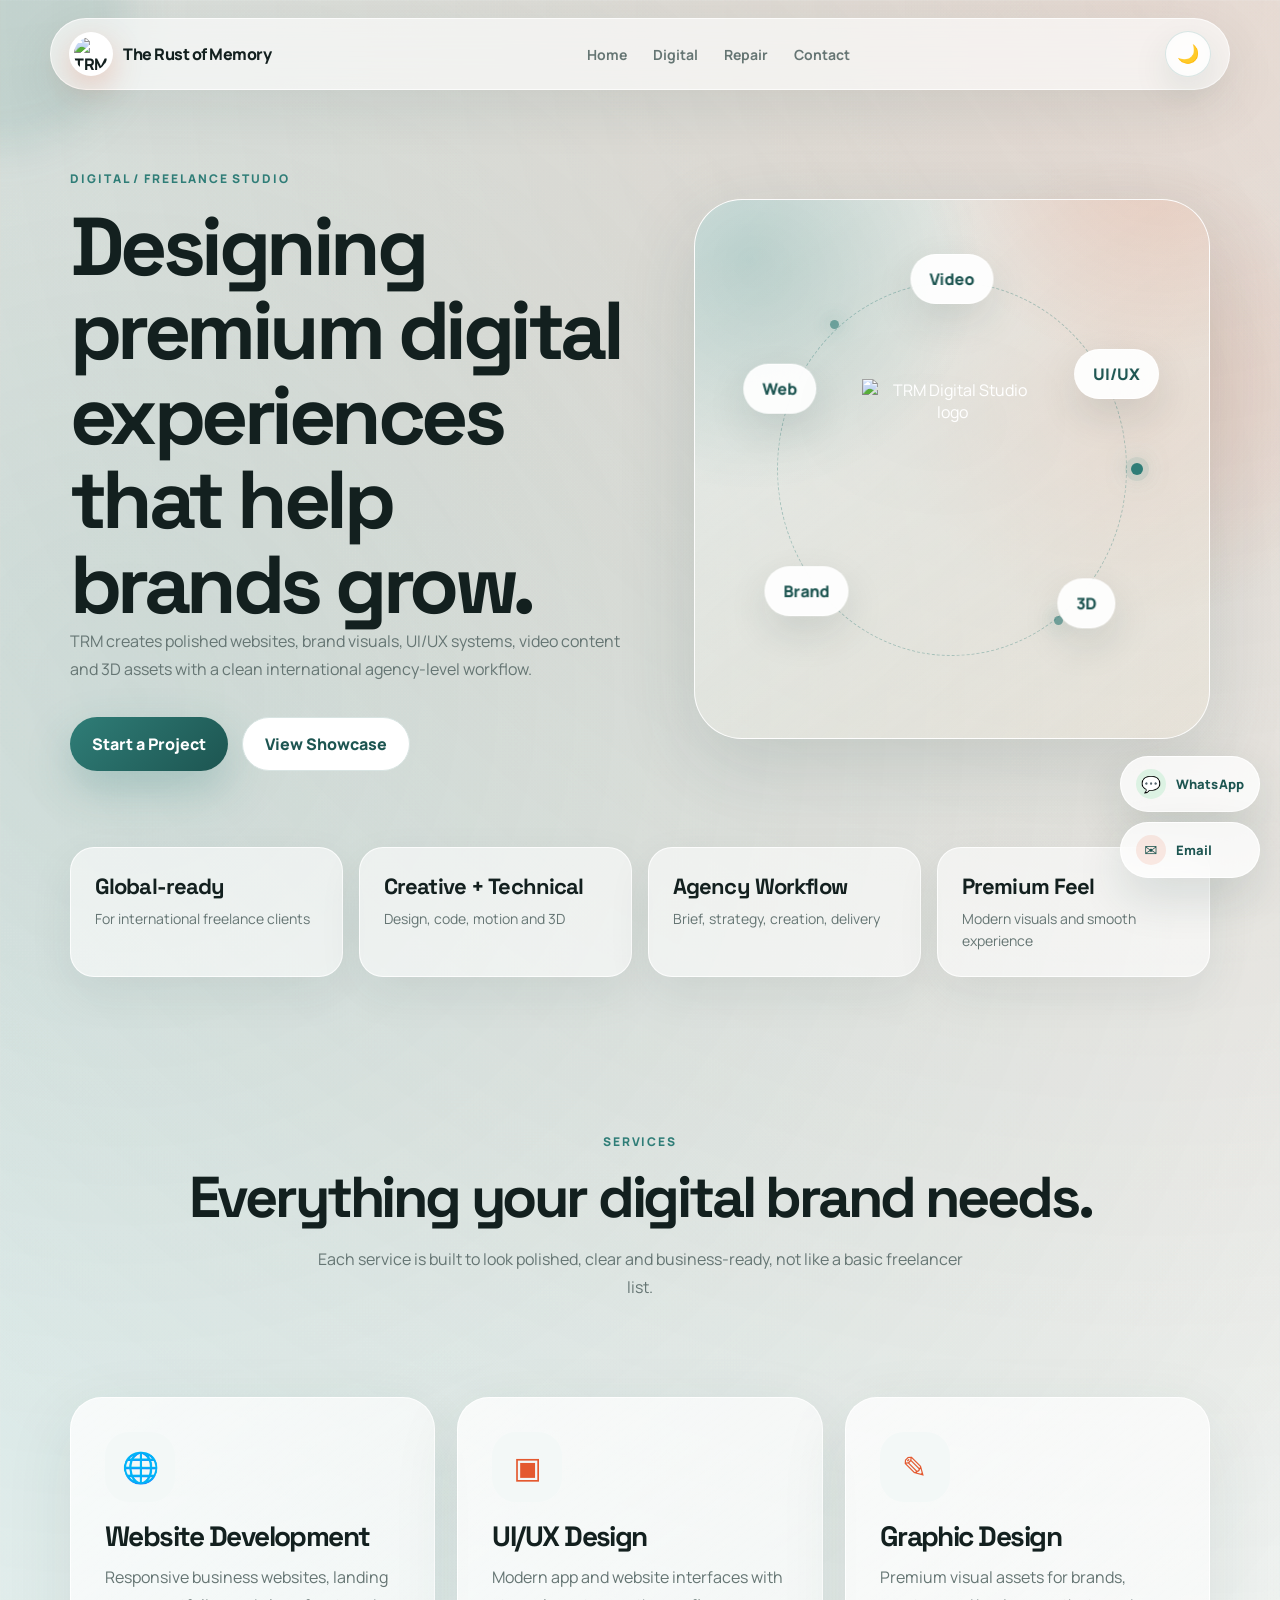
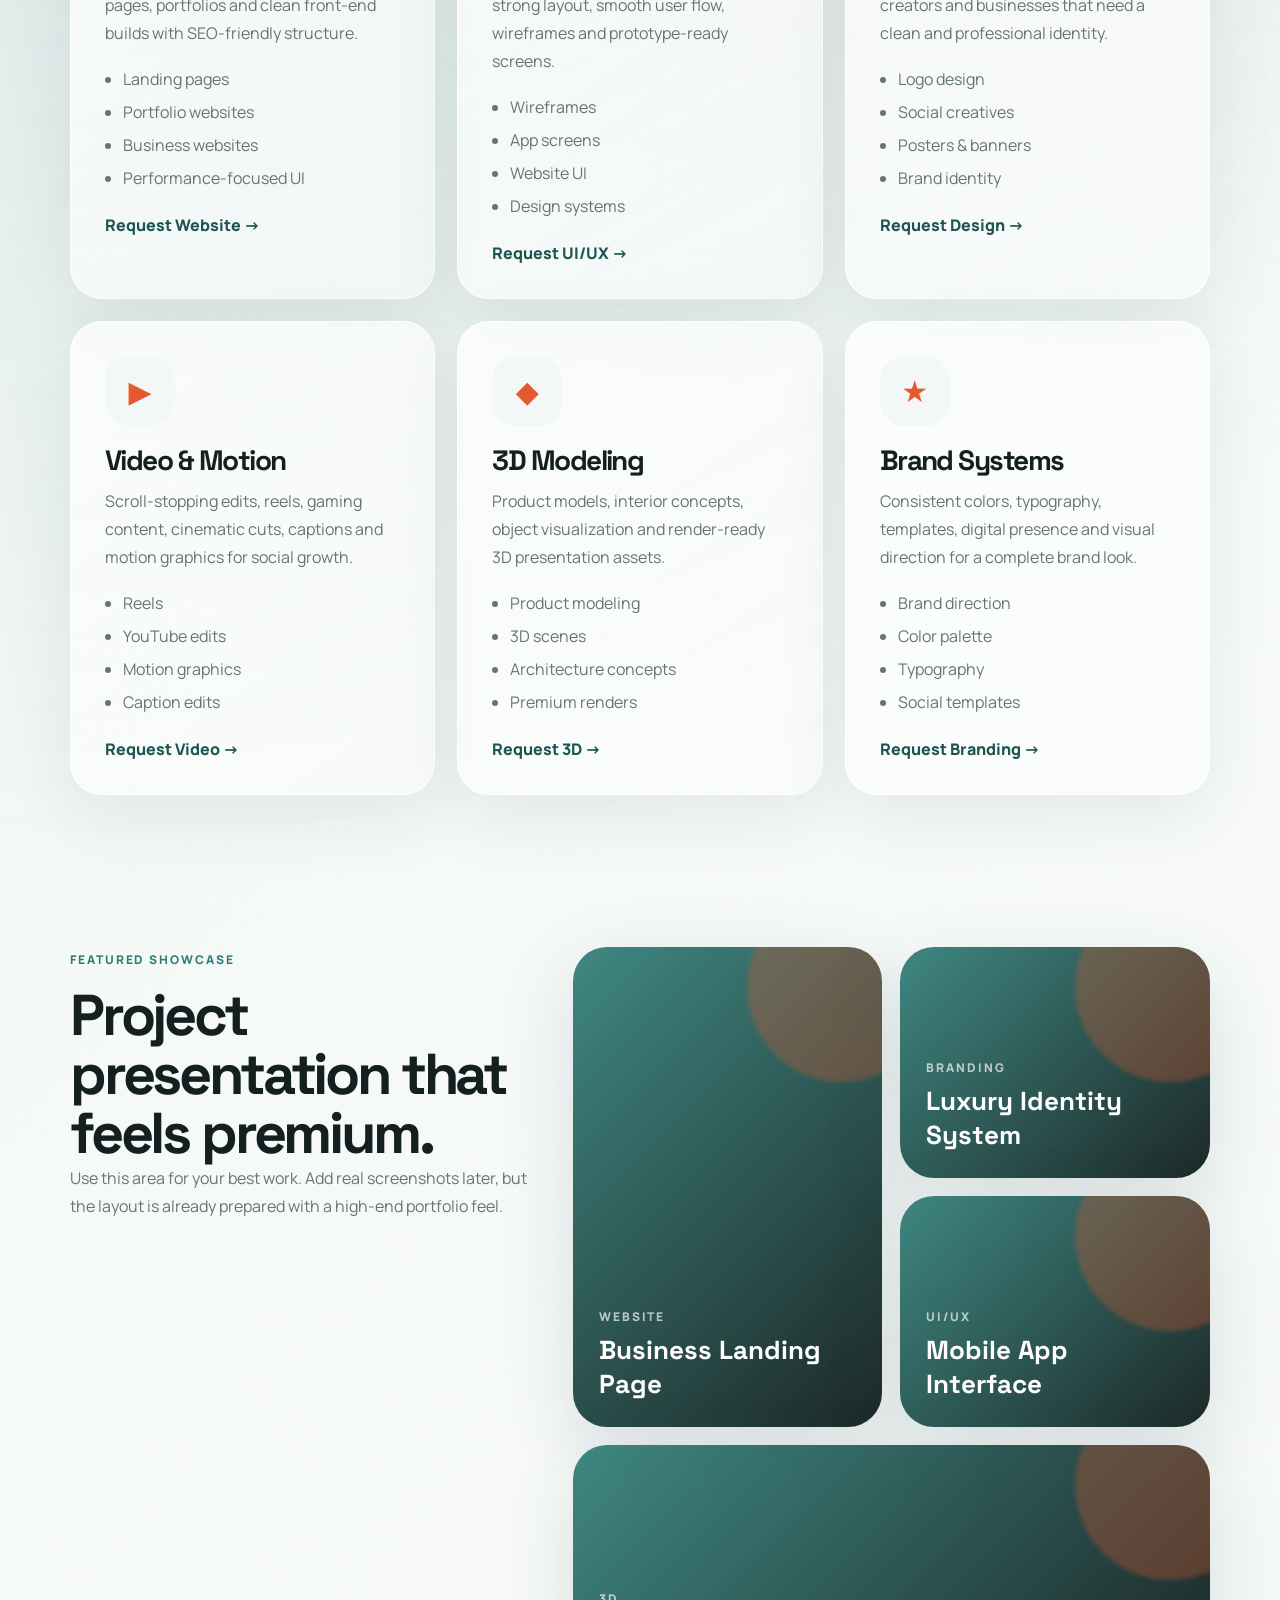
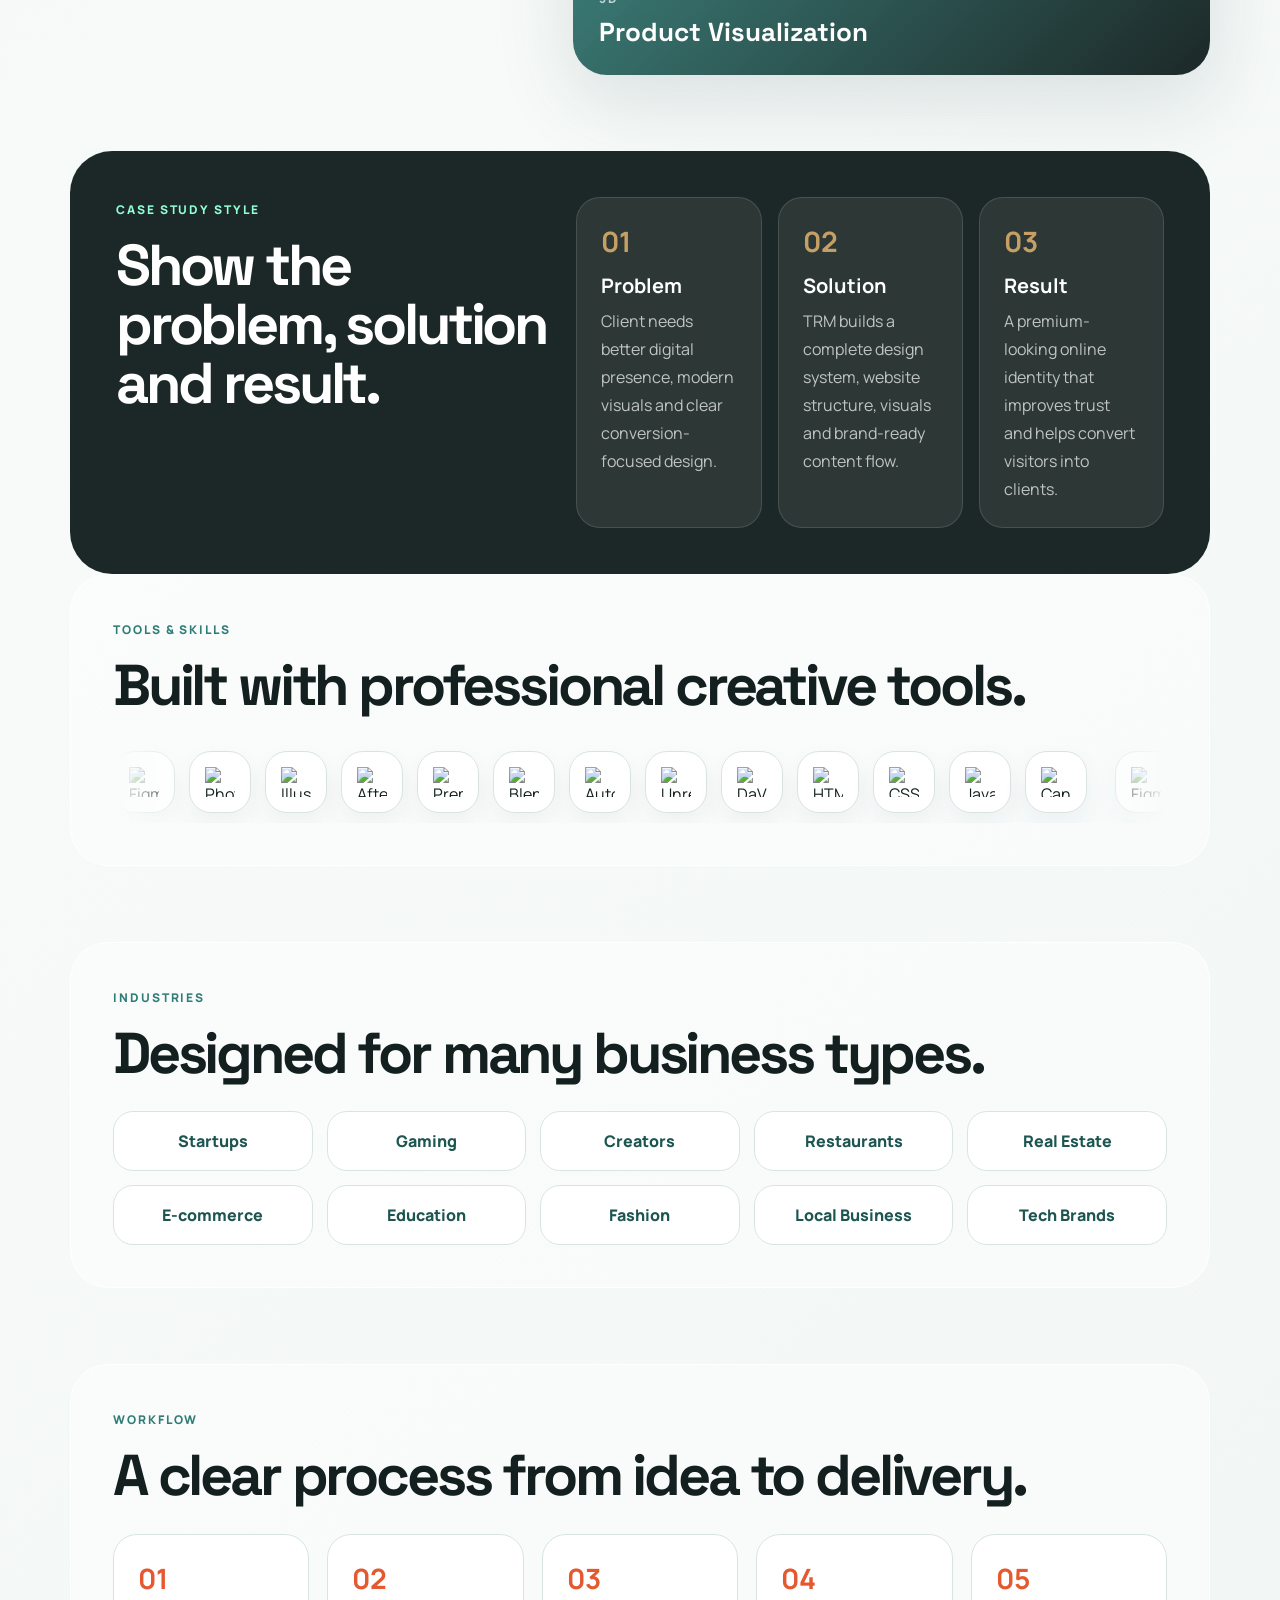
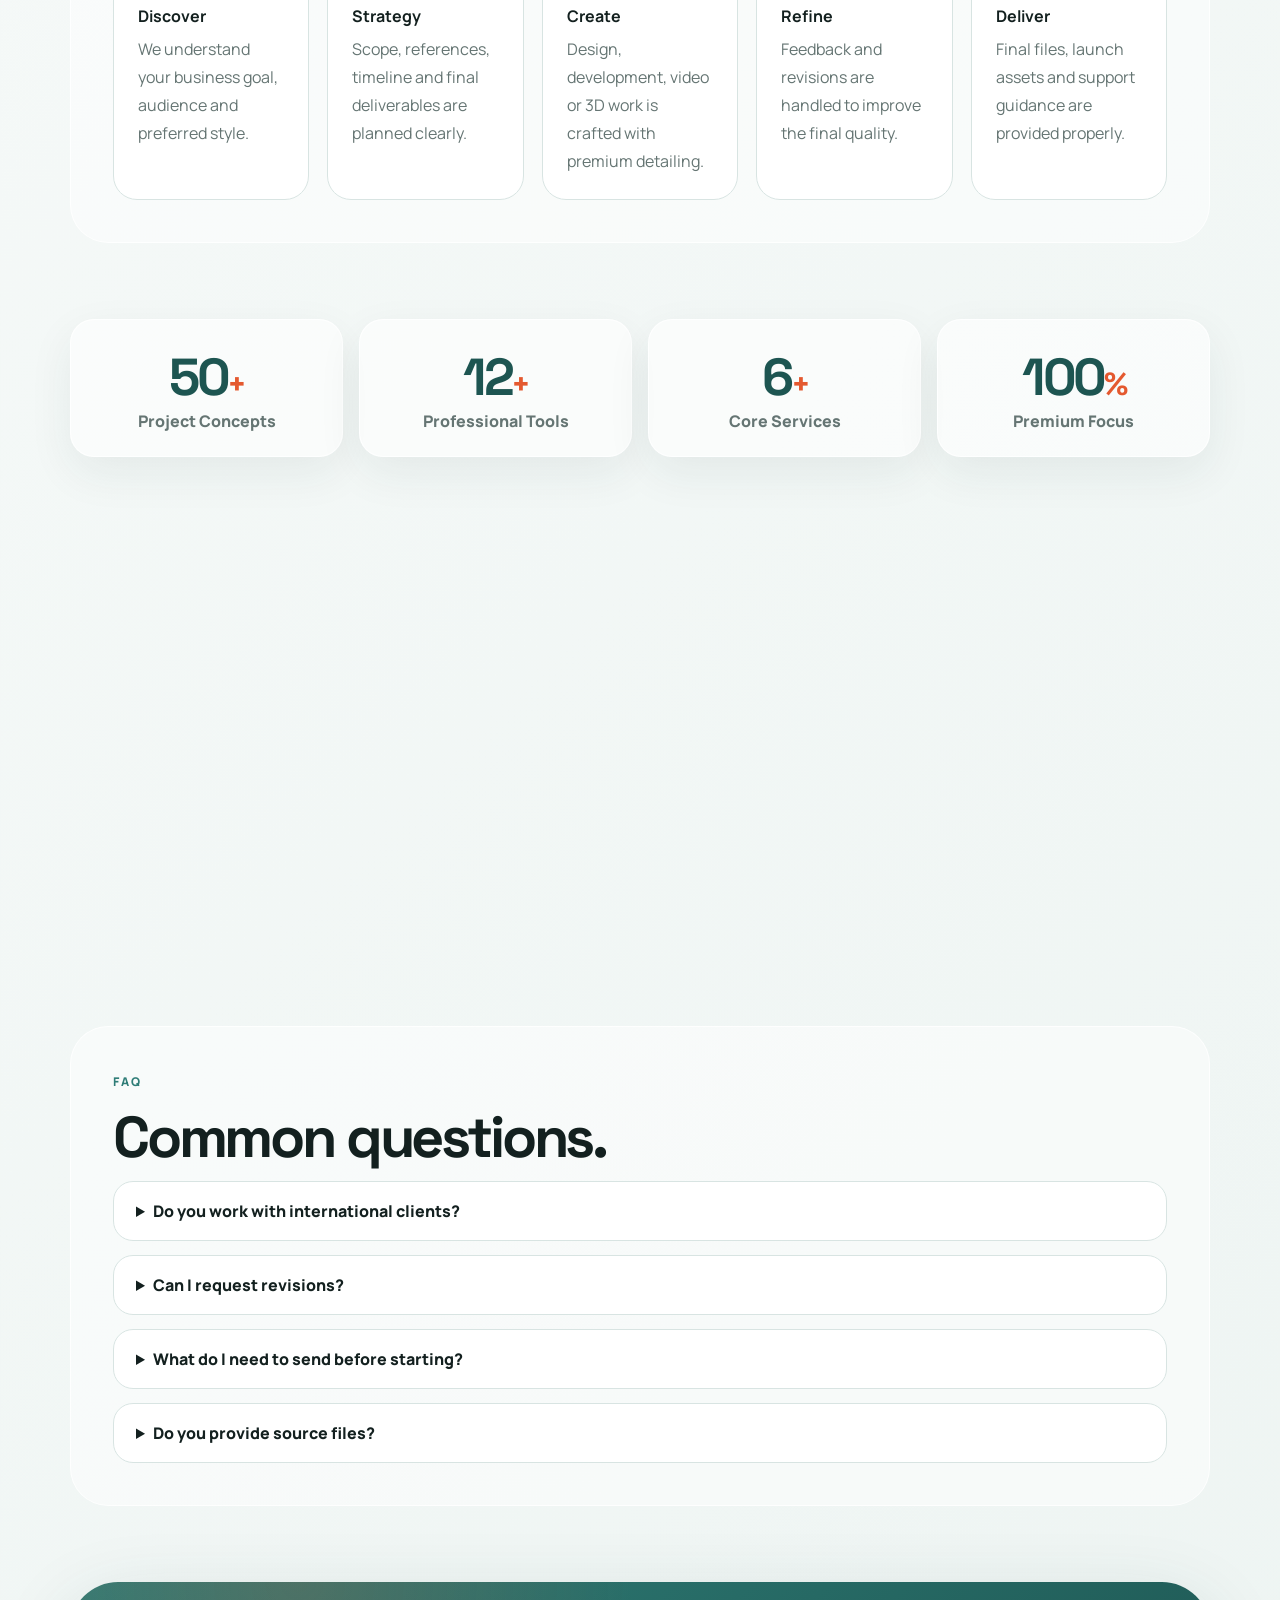
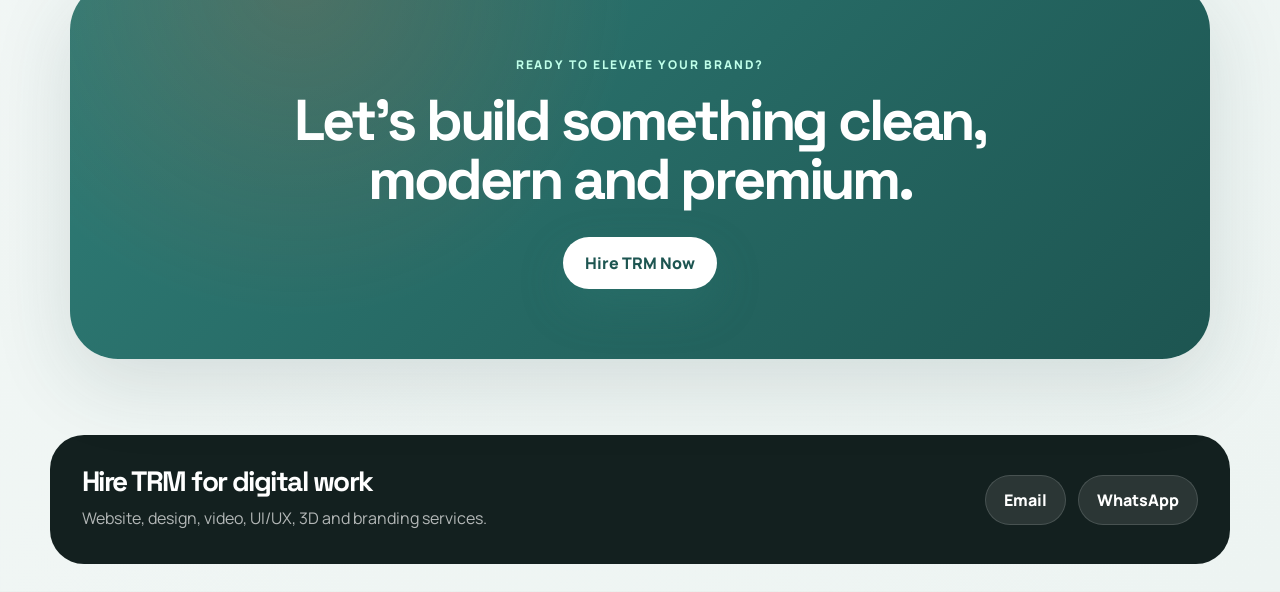
==== freelance.html @ 003409eb "Add files via upload" ====
<!DOCTYPE html>
<html lang="en">
<head>
  <meta charset="UTF-8">
  <meta name="viewport" content="width=device-width, initial-scale=1.0">
  <title>Digital Services | TRM</title>
  <meta name="description" content="Premium digital freelance services by TRM: websites, UI UX, graphics, video editing, motion and 3D modeling.">
  <link rel="preconnect" href="https://fonts.googleapis.com">
  <link rel="preconnect" href="https://fonts.gstatic.com" crossorigin>
  <link href="https://fonts.googleapis.com/css2?family=Manrope:wght@400;500;600;700;800&family=Space+Grotesk:wght@500;600;700&display=swap" rel="stylesheet">
  <link rel="stylesheet" href="styles.css">
</head>
<body>
  <div class="scroll-progress"></div>
  <div class="cursor-glow"></div>

  <header class="site-header">
    <a href="index.html" class="brand"><img src="assets/logo/trm-logo.png" alt="TRM logo"><span>The Rust of Memory</span></a>
    <nav class="nav-links">
      <a href="index.html">Home</a>
      <a href="freelance.html">Digital</a>
      <a href="hardware.html">Repair</a>
      <a href="#contact">Contact</a>
    </nav>
    <button class="menu-btn">☰</button>
  </header>

  <main>
    <section class="digital-hero section reveal">
      <div class="digital-hero-copy">
        <span class="eyebrow">Digital / Freelance Studio</span>
        <h1>Designing premium digital experiences that help brands grow.</h1>
        <p>TRM creates polished websites, brand visuals, UI/UX systems, video content and 3D assets with a clean international agency-level workflow.</p>
        <div class="hero-actions">
          <a class="btn primary magnetic" href="https://wa.me/919382615603?text=Hi%20TRM,%20I%20would%20like%20to%20discuss%20a%20project." target="_blank">Start a Project</a>
          <a class="btn secondary magnetic" href="#portfolio">View Showcase</a>
        </div>
      </div>
      <div class="digital-orbit floating-card" aria-label="TRM digital services visual">
        <div class="orbit-ring"></div>
        <div class="orbit-center"><img src="assets/logo/trm-logo.png" alt="TRM Digital Studio logo"></div>
        <span class="orbit-item item-1">Web</span>
        <span class="orbit-item item-2">UI/UX</span>
        <span class="orbit-item item-3">Brand</span>
        <span class="orbit-item item-4">3D</span>
        <span class="orbit-item item-5">Video</span>
      </div>
    </section>

    <section class="premium-strip section reveal">
      <div><strong>Global-ready</strong><span>For international freelance clients</span></div>
      <div><strong>Creative + Technical</strong><span>Design, code, motion and 3D</span></div>
      <div><strong>Agency Workflow</strong><span>Brief, strategy, creation, delivery</span></div>
      <div><strong>Premium Feel</strong><span>Modern visuals and smooth experience</span></div>
    </section>

    <section class="section section-heading reveal">
      <span class="eyebrow">Services</span>
      <h2>Everything your digital brand needs.</h2>
      <p>Each service is built to look polished, clear and business-ready, not like a basic freelancer list.</p>
    </section>

    <section class="premium-service-grid section compact">
      <article class="premium-service-card reveal">
        <div class="icon-bubble">🌐</div>
        <h3>Website Development</h3>
        <p>Responsive business websites, landing pages, portfolios and clean front-end builds with SEO-friendly structure.</p>
        <ul><li>Landing pages</li><li>Portfolio websites</li><li>Business websites</li><li>Performance-focused UI</li></ul>
        <a href="#contact">Request Website →</a>
      </article>
      <article class="premium-service-card reveal">
        <div class="icon-bubble">▣</div>
        <h3>UI/UX Design</h3>
        <p>Modern app and website interfaces with strong layout, smooth user flow, wireframes and prototype-ready screens.</p>
        <ul><li>Wireframes</li><li>App screens</li><li>Website UI</li><li>Design systems</li></ul>
        <a href="#contact">Request UI/UX →</a>
      </article>
      <article class="premium-service-card reveal">
        <div class="icon-bubble">✎</div>
        <h3>Graphic Design</h3>
        <p>Premium visual assets for brands, creators and businesses that need a clean and professional identity.</p>
        <ul><li>Logo design</li><li>Social creatives</li><li>Posters & banners</li><li>Brand identity</li></ul>
        <a href="#contact">Request Design →</a>
      </article>
      <article class="premium-service-card reveal">
        <div class="icon-bubble">▶</div>
        <h3>Video & Motion</h3>
        <p>Scroll-stopping edits, reels, gaming content, cinematic cuts, captions and motion graphics for social growth.</p>
        <ul><li>Reels</li><li>YouTube edits</li><li>Motion graphics</li><li>Caption edits</li></ul>
        <a href="#contact">Request Video →</a>
      </article>
      <article class="premium-service-card reveal">
        <div class="icon-bubble">◆</div>
        <h3>3D Modeling</h3>
        <p>Product models, interior concepts, object visualization and render-ready 3D presentation assets.</p>
        <ul><li>Product modeling</li><li>3D scenes</li><li>Architecture concepts</li><li>Premium renders</li></ul>
        <a href="#contact">Request 3D →</a>
      </article>
      <article class="premium-service-card reveal">
        <div class="icon-bubble">★</div>
        <h3>Brand Systems</h3>
        <p>Consistent colors, typography, templates, digital presence and visual direction for a complete brand look.</p>
        <ul><li>Brand direction</li><li>Color palette</li><li>Typography</li><li>Social templates</li></ul>
        <a href="#contact">Request Branding →</a>
      </article>
    </section>

    <section id="portfolio" class="showcase-section section reveal">
      <div class="showcase-copy">
        <span class="eyebrow">Featured Showcase</span>
        <h2>Project presentation that feels premium.</h2>
        <p>Use this area for your best work. Add real screenshots later, but the layout is already prepared with a high-end portfolio feel.</p>
      </div>
      <div class="showcase-grid">
        <div class="showcase-card tall"><span>Website</span><strong>Business Landing Page</strong></div>
        <div class="showcase-card"><span>Branding</span><strong>Luxury Identity System</strong></div>
        <div class="showcase-card"><span>UI/UX</span><strong>Mobile App Interface</strong></div>
        <div class="showcase-card wide"><span>3D</span><strong>Product Visualization</strong></div>
      </div>
    </section>

    <section class="case-study section reveal">
      <div>
        <span class="eyebrow">Case Study Style</span>
        <h2>Show the problem, solution and result.</h2>
      </div>
      <div class="case-grid">
        <article><strong>01</strong><h4>Problem</h4><p>Client needs better digital presence, modern visuals and clear conversion-focused design.</p></article>
        <article><strong>02</strong><h4>Solution</h4><p>TRM builds a complete design system, website structure, visuals and brand-ready content flow.</p></article>
        <article><strong>03</strong><h4>Result</h4><p>A premium-looking online identity that improves trust and helps convert visitors into clients.</p></article>
      </div>
    </section>

    <section class="skills-section section reveal">
      <span class="eyebrow">Tools & Skills</span>
      <h2>Built with professional creative tools.</h2>
      <div class="tools-marquee" aria-label="Creative tools auto moving showcase">
        <div class="tools-track">
          <div class="tools-set">
            <span class="tool-logo"><img src="https://cdn.jsdelivr.net/gh/devicons/devicon/icons/figma/figma-original.svg" alt="Figma"></span>
            <span class="tool-logo"><img src="https://cdn.jsdelivr.net/gh/devicons/devicon/icons/photoshop/photoshop-plain.svg" alt="Photoshop"></span>
            <span class="tool-logo"><img src="https://cdn.jsdelivr.net/gh/devicons/devicon/icons/illustrator/illustrator-plain.svg" alt="Illustrator"></span>
            <span class="tool-logo"><img src="https://cdn.jsdelivr.net/gh/devicons/devicon/icons/aftereffects/aftereffects-original.svg" alt="After Effects"></span>
            <span class="tool-logo"><img src="https://cdn.jsdelivr.net/gh/devicons/devicon/icons/premierepro/premierepro-original.svg" alt="Premiere Pro"></span>
            <span class="tool-logo"><img src="https://cdn.jsdelivr.net/gh/devicons/devicon/icons/blender/blender-original.svg" alt="Blender"></span>
            <span class="tool-logo"><img src="https://cdn.jsdelivr.net/gh/devicons/devicon/icons/maya/maya-original.svg" alt="Autodesk Maya"></span>
            <span class="tool-logo"><img src="https://cdn.jsdelivr.net/gh/devicons/devicon/icons/unrealengine/unrealengine-original.svg" alt="Unreal Engine"></span>
            <span class="tool-logo"><img src="https://cdn.simpleicons.org/davinciresolve" alt="DaVinci Resolve"></span>
            <span class="tool-logo"><img src="https://cdn.jsdelivr.net/gh/devicons/devicon/icons/html5/html5-original.svg" alt="HTML5"></span>
            <span class="tool-logo"><img src="https://cdn.jsdelivr.net/gh/devicons/devicon/icons/css3/css3-original.svg" alt="CSS3"></span>
            <span class="tool-logo"><img src="https://cdn.jsdelivr.net/gh/devicons/devicon/icons/javascript/javascript-original.svg" alt="JavaScript"></span>
            <span class="tool-logo"><img src="https://cdn.simpleicons.org/canva" alt="Canva"></span>
          </div>
          <div class="tools-set" aria-hidden="true">
            <span class="tool-logo"><img src="https://cdn.jsdelivr.net/gh/devicons/devicon/icons/figma/figma-original.svg" alt="Figma"></span>
            <span class="tool-logo"><img src="https://cdn.jsdelivr.net/gh/devicons/devicon/icons/photoshop/photoshop-plain.svg" alt="Photoshop"></span>
            <span class="tool-logo"><img src="https://cdn.jsdelivr.net/gh/devicons/devicon/icons/illustrator/illustrator-plain.svg" alt="Illustrator"></span>
            <span class="tool-logo"><img src="https://cdn.jsdelivr.net/gh/devicons/devicon/icons/aftereffects/aftereffects-original.svg" alt="After Effects"></span>
            <span class="tool-logo"><img src="https://cdn.jsdelivr.net/gh/devicons/devicon/icons/premierepro/premierepro-original.svg" alt="Premiere Pro"></span>
            <span class="tool-logo"><img src="https://cdn.jsdelivr.net/gh/devicons/devicon/icons/blender/blender-original.svg" alt="Blender"></span>
            <span class="tool-logo"><img src="https://cdn.jsdelivr.net/gh/devicons/devicon/icons/maya/maya-original.svg" alt="Autodesk Maya"></span>
            <span class="tool-logo"><img src="https://cdn.jsdelivr.net/gh/devicons/devicon/icons/unrealengine/unrealengine-original.svg" alt="Unreal Engine"></span>
            <span class="tool-logo"><img src="https://cdn.simpleicons.org/davinciresolve" alt="DaVinci Resolve"></span>
            <span class="tool-logo"><img src="https://cdn.jsdelivr.net/gh/devicons/devicon/icons/html5/html5-original.svg" alt="HTML5"></span>
            <span class="tool-logo"><img src="https://cdn.jsdelivr.net/gh/devicons/devicon/icons/css3/css3-original.svg" alt="CSS3"></span>
            <span class="tool-logo"><img src="https://cdn.jsdelivr.net/gh/devicons/devicon/icons/javascript/javascript-original.svg" alt="JavaScript"></span>
            <span class="tool-logo"><img src="https://cdn.simpleicons.org/canva" alt="Canva"></span>
          </div>
        </div>
      </div>
    </section>

    <section class="industries section reveal">
      <span class="eyebrow">Industries</span>
      <h2>Designed for many business types.</h2>
      <div class="industry-grid">
        <span>Startups</span><span>Gaming</span><span>Creators</span><span>Restaurants</span><span>Real Estate</span><span>E-commerce</span><span>Education</span><span>Fashion</span><span>Local Business</span><span>Tech Brands</span>
      </div>
    </section>

    <section class="process section reveal">
      <span class="eyebrow">Workflow</span>
      <h2>A clear process from idea to delivery.</h2>
      <div class="timeline premium-timeline">
        <div><strong>01</strong><h4>Discover</h4><p>We understand your business goal, audience and preferred style.</p></div>
        <div><strong>02</strong><h4>Strategy</h4><p>Scope, references, timeline and final deliverables are planned clearly.</p></div>
        <div><strong>03</strong><h4>Create</h4><p>Design, development, video or 3D work is crafted with premium detailing.</p></div>
        <div><strong>04</strong><h4>Refine</h4><p>Feedback and revisions are handled to improve the final quality.</p></div>
        <div><strong>05</strong><h4>Deliver</h4><p>Final files, launch assets and support guidance are provided properly.</p></div>
      </div>
    </section>

    <section class="stats-section section reveal">
      <div><strong class="counter" data-target="50">0</strong><span>Project Concepts</span></div>
      <div><strong class="counter" data-target="12">0</strong><span>Professional Tools</span></div>
      <div><strong class="counter" data-target="6">0</strong><span>Core Services</span></div>
      <div><strong class="counter" data-target="100">0</strong><span>Premium Focus</span></div>
    </section>

    <section class="quote-box section reveal">
      <div>
        <span class="eyebrow">Project Builder</span>
        <h2>Need a custom quote?</h2>
        <p>Send your service type, budget, timeline and reference style. TRM will reply with a clear direction.</p>
      </div>
      <form class="quote-form" action="mailto:therustofmemory@gmail.com" method="post" enctype="text/plain">
        <input type="text" name="name" placeholder="Your name" required>
        <input type="text" name="service" placeholder="Service needed">
        <select name="budget">
          <option>Budget range</option>
          <option>Starter</option>
          <option>Standard</option>
          <option>Premium</option>
        </select>
        <textarea name="message" placeholder="Tell us about your project"></textarea>
        <button class="btn primary" type="submit">Send Request</button>
      </form>
    </section>

    <section class="faq section reveal">
      <span class="eyebrow">FAQ</span>
      <h2>Common questions.</h2>
      <details><summary>Do you work with international clients?</summary><p>Yes, TRM digital services are planned for local and international freelance projects.</p></details>
      <details><summary>Can I request revisions?</summary><p>Yes, revisions can be discussed based on project scope and package.</p></details>
      <details><summary>What do I need to send before starting?</summary><p>Send your goal, service type, reference style, deadline, budget and any brand assets you already have.</p></details>
      <details><summary>Do you provide source files?</summary><p>Source files can be included depending on the service and project agreement.</p></details>
    </section>

    <section class="final-cta section reveal">
      <span class="eyebrow">Ready to Elevate Your Brand?</span>
      <h2>Let’s build something clean, modern and premium.</h2>
      <a class="btn primary magnetic" href="https://wa.me/919382615603?text=Hi%20TRM,%20I%20would%20like%20to%20discuss%20a%20project." target="_blank">Hire TRM Now</a>
    </section>
  </main>

  <footer id="contact" class="site-footer">
    <div>
      <h3>Hire TRM for digital work</h3>
      <p>Website, design, video, UI/UX, 3D and branding services.</p>
    </div>
    <div class="footer-actions">
      <a href="mailto:therustofmemory@gmail.com">Email</a>
      <a href="https://wa.me/919382615603?text=Hi%20TRM,%20I%20would%20like%20to%20discuss%20a%20project." target="_blank">WhatsApp</a>
    </div>
  </footer>
  <div class="contact-widget" aria-label="Quick contact buttons"><a class="contact-btn whatsapp-btn" href="https://wa.me/919382615603?text=Hi%20TRM,%20I%20would%20like%20to%20discuss%20a%20project." target="_blank" rel="noreferrer" aria-label="Chat on WhatsApp"><span>💬</span><small>WhatsApp</small></a><a class="contact-btn email-btn" href="mailto:therustofmemory@gmail.com" aria-label="Send Email"><span>✉️</span><small>Email</small></a></div>
  <button class="back-top">↑</button>
  <script src="script.js"></script>
</body>
</html>
---- styles.css ----
:root{--bg:#eef5f4;--surface:#ffffffcc;--text:#13201f;--muted:#657573;--primary:#2f7d77;--primary-dark:#1d5551;--accent:#e4592f;--gold:#c59f64;--line:#d8e4e2;--shadow:0 24px 80px rgba(35,73,69,.14);--radius:28px}*{box-sizing:border-box;margin:0;padding:0}html{scroll-behavior:smooth}body{font-family:'Manrope',system-ui,sans-serif;background:radial-gradient(circle at 10% 10%,rgba(47,125,119,.18),transparent 28%),radial-gradient(circle at 90% 0%,rgba(228,89,47,.16),transparent 26%),linear-gradient(135deg,#eef5f4 0%,#f7faf9 45%,#edf4f2 100%);color:var(--text);min-height:100vh;overflow-x:hidden}a{text-decoration:none;color:inherit}.section{width:min(1140px,92%);margin:0 auto;padding:76px 0}.compact{padding-top:20px}.loader{position:fixed;inset:0;background:#eef5f4;z-index:999;display:grid;place-items:center;gap:14px;transition:.45s ease}.loader img{width:80px;height:80px;object-fit:cover;border-radius:22px;animation:pulse 1.4s infinite}.loader span{font-weight:800;color:var(--primary-dark)}body.loaded .loader{opacity:0;visibility:hidden}.scroll-progress{position:fixed;top:0;left:0;height:3px;width:0;background:linear-gradient(90deg,var(--primary),var(--accent));z-index:1000}.site-header{width:min(1180px,94%);position:sticky;top:18px;z-index:20;margin:18px auto 0;padding:12px 18px;border:1px solid rgba(255,255,255,.7);border-radius:999px;background:rgba(255,255,255,.62);backdrop-filter:blur(18px);box-shadow:0 18px 55px rgba(24,54,52,.09);display:flex;align-items:center;justify-content:space-between}.brand{display:flex;align-items:center;gap:10px;font-weight:800;letter-spacing:-.03em}.brand img{width:44px;height:44px;object-fit:cover;border-radius:50%;box-shadow:0 10px 30px rgba(228,89,47,.25)}.nav-links{display:flex;gap:26px;color:var(--muted);font-weight:700;font-size:14px}.nav-links a{transition:.25s}.nav-links a:hover{color:var(--accent)}.menu-btn{display:none;border:0;background:var(--text);color:#fff;border-radius:50%;width:42px;height:42px;font-size:18px}.hero{min-height:78vh;display:grid;grid-template-columns:1.12fr .88fr;gap:42px;align-items:center}.eyebrow{display:inline-flex;color:var(--primary);font-weight:800;text-transform:uppercase;letter-spacing:.16em;font-size:12px;margin-bottom:18px}h1,h2,h3{font-family:'Space Grotesk',sans-serif;letter-spacing:-.055em;line-height:1.03}h1{font-size:clamp(44px,7vw,84px);font-weight:700;max-width:880px}h2{font-size:clamp(32px,4.5vw,58px);font-weight:700}h3{font-size:28px}p{color:var(--muted);line-height:1.75;font-size:16px}.hero-copy p,.page-hero p{font-size:19px;max-width:680px;margin-top:22px}.hero-actions{display:flex;gap:14px;flex-wrap:wrap;margin-top:34px}.btn{display:inline-flex;align-items:center;justify-content:center;padding:15px 22px;border-radius:999px;font-weight:800;transition:.3s}.btn.primary{background:linear-gradient(135deg,var(--primary),var(--primary-dark));color:#fff;box-shadow:0 18px 45px rgba(47,125,119,.28)}.btn.secondary{background:#fff;color:var(--primary-dark);border:1px solid var(--line)}.btn:hover{transform:translateY(-4px)}.hero-card{min-height:500px;border-radius:44px;background:linear-gradient(145deg,rgba(47,125,119,.95),rgba(21,62,60,.95));position:relative;overflow:hidden;box-shadow:var(--shadow)}.hero-card:before{content:"";position:absolute;inset:40px;border:1px solid rgba(255,255,255,.18);border-radius:34px}.hero-card:after{content:"";position:absolute;width:260px;height:260px;border-radius:50%;background:rgba(228,89,47,.34);right:-70px;top:-70px;filter:blur(4px)}.floating-card{animation:float 5s ease-in-out infinite}.glass-panel{position:absolute;left:34px;right:34px;bottom:34px;padding:30px;border-radius:30px;background:rgba(255,255,255,.15);border:1px solid rgba(255,255,255,.28);backdrop-filter:blur(18px);color:#fff}.glass-panel p,.glass-panel span{color:rgba(255,255,255,.8)}.panel-label{font-weight:700;text-transform:uppercase;letter-spacing:.16em;font-size:12px}.status-dot{width:12px;height:12px;background:#8fffd5;border-radius:50%;display:inline-block;box-shadow:0 0 28px #8fffd5;margin-bottom:18px}.stat-grid{display:grid;grid-template-columns:1fr 1fr;gap:12px;margin-top:24px}.stat-grid div{padding:18px;border-radius:20px;background:rgba(255,255,255,.13)}.stat-grid strong{display:block;font-size:26px}.stat-grid span{font-size:13px}.section-heading{text-align:center}.section-heading p{max-width:650px;margin:18px auto 0}.service-choice{display:grid;grid-template-columns:1fr 1fr;gap:26px;padding-top:20px}.choice-card,.detail-card,.why-grid article{background:var(--surface);border:1px solid rgba(255,255,255,.8);border-radius:var(--radius);padding:34px;box-shadow:0 20px 60px rgba(30,64,60,.08);transition:.35s;position:relative;overflow:hidden}.choice-card:before,.detail-card:before{content:"";position:absolute;inset:0;background:linear-gradient(135deg,rgba(228,89,47,.10),transparent 45%);opacity:0;transition:.35s}.choice-card:hover,.detail-card:hover,.why-grid article:hover{transform:translateY(-8px);box-shadow:var(--shadow)}.choice-card:hover:before,.detail-card:hover:before{opacity:1}.choice-card h3,.detail-card h3{margin:18px 0 12px}.choice-card span{display:inline-block;margin-top:22px;color:var(--primary);font-weight:800}.choice-card ul{margin:18px 0 0 18px;color:var(--muted);line-height:1.9}.icon-bubble{width:70px;height:70px;border-radius:24px;display:grid;place-items:center;background:#f3f8f7;font-size:30px;color:var(--accent)}.why-section{display:grid;grid-template-columns:.9fr 1.1fr;gap:30px}.why-grid{display:grid;gap:18px}.why-grid h4{font-size:20px;margin-bottom:8px}.page-hero{text-align:center;padding-top:120px}.page-hero p{margin-left:auto;margin-right:auto}.page-hero .btn{margin-top:32px}.details-grid{display:grid;grid-template-columns:repeat(3,1fr);gap:22px}.process,.skills-section,.portfolio,.faq{background:rgba(255,255,255,.48);border:1px solid rgba(255,255,255,.8);border-radius:38px;padding:42px;margin-bottom:76px}.timeline{display:grid;grid-template-columns:repeat(4,1fr);gap:18px;margin-top:28px}.timeline div{background:#fff;border:1px solid var(--line);border-radius:24px;padding:24px}.timeline strong{color:var(--accent);font-size:28px}.timeline h4{margin:8px 0}.skill-list{display:flex;gap:12px;flex-wrap:wrap;margin-top:28px}.skill-list span{padding:12px 16px;background:#fff;border:1px solid var(--line);border-radius:999px;color:var(--primary-dark);font-weight:700}.portfolio-grid{display:grid;grid-template-columns:repeat(4,1fr);gap:16px;margin-top:28px}.portfolio-grid div{min-height:150px;border-radius:24px;background:linear-gradient(135deg,#fff,rgba(47,125,119,.12));border:1px solid var(--line);display:grid;place-items:center;font-weight:800;color:var(--primary-dark)}details{background:#fff;border:1px solid var(--line);border-radius:20px;padding:18px 22px;margin-top:14px}summary{cursor:pointer;font-weight:800}details p{margin-top:12px}.site-footer{width:min(1180px,94%);margin:0 auto 28px;padding:32px;border-radius:34px;background:#13201f;color:#fff;display:flex;align-items:center;justify-content:space-between;gap:28px}.site-footer p{color:rgba(255,255,255,.68);max-width:620px;margin-top:8px}.footer-actions{display:flex;gap:12px}.footer-actions a{padding:13px 18px;border-radius:999px;background:rgba(255,255,255,.1);border:1px solid rgba(255,255,255,.14);font-weight:800}.footer-actions a:hover{background:#fff;color:#13201f}.cursor-glow{position:fixed;width:260px;height:260px;border-radius:50%;background:rgba(47,125,119,.13);pointer-events:none;z-index:-1;filter:blur(20px);transform:translate(-50%,-50%)}.whatsapp-float{position:fixed;right:20px;bottom:22px;z-index:30;background:#13201f;color:#fff;padding:14px 18px;border-radius:999px;font-weight:800;box-shadow:var(--shadow)}.back-top{position:fixed;right:20px;bottom:78px;width:44px;height:44px;border:0;border-radius:50%;background:#fff;color:var(--primary-dark);box-shadow:var(--shadow);font-size:20px;font-weight:800;opacity:0;pointer-events:none;transition:.3s}.back-top.show{opacity:1;pointer-events:auto}.reveal{opacity:0;transform:translateY(26px);transition:opacity .8s,transform .8s}.reveal.active{opacity:1;transform:translateY(0)}@keyframes float{0%,100%{transform:translateY(0)}50%{transform:translateY(-18px)}}@keyframes pulse{50%{transform:scale(1.08)}}@media(max-width:850px){.nav-links{position:absolute;top:76px;right:0;left:0;margin:auto;width:92%;display:none;flex-direction:column;background:#fff;border-radius:24px;padding:22px;box-shadow:var(--shadow)}.nav-links.open{display:flex}.menu-btn{display:block}.hero,.service-choice,.why-section,.details-grid,.timeline,.portfolio-grid{grid-template-columns:1fr}.hero{padding-top:54px}.hero-card{min-height:380px}.site-footer{flex-direction:column;align-items:flex-start}.footer-actions{flex-wrap:wrap}h1{font-size:44px}.section{padding:52px 0}.page-hero{padding-top:70px}.brand span{font-size:13px}}

/* ===== TRM V2 Premium Digital Section Upgrade ===== */
.digital-hero{min-height:76vh;display:grid;grid-template-columns:1.05fr .95fr;gap:54px;align-items:center;position:relative}.digital-hero:before{content:"";position:absolute;width:520px;height:520px;border-radius:50%;right:-180px;top:40px;background:radial-gradient(circle,rgba(228,89,47,.16),transparent 64%);z-index:-1}.digital-hero-copy h1{font-size:clamp(46px,6.5vw,82px)}.digital-orbit{min-height:540px;border-radius:48px;position:relative;background:linear-gradient(145deg,rgba(255,255,255,.76),rgba(255,255,255,.34));border:1px solid rgba(255,255,255,.84);box-shadow:var(--shadow);overflow:hidden;isolation:isolate}.digital-orbit:before{content:"";position:absolute;inset:-80px;background:radial-gradient(circle at 20% 20%,rgba(47,125,119,.24),transparent 30%),radial-gradient(circle at 80% 0%,rgba(228,89,47,.22),transparent 28%),linear-gradient(135deg,rgba(47,125,119,.09),rgba(197,159,100,.12));animation:bgDrift 9s ease-in-out infinite alternate}.digital-orbit:after{content:"";position:absolute;left:50%;top:50%;width:12px;height:12px;border-radius:50%;background:var(--primary);box-shadow:0 0 0 6px rgba(47,125,119,.10),0 0 24px rgba(47,125,119,.55);transform:translate(-50%,-50%) rotate(0deg) translateX(185px);animation:orbitDot 10s linear infinite;z-index:2}.digital-orbit:hover .orbit-item,.digital-orbit:hover .orbit-ring,.digital-orbit:hover:after{animation-play-state:paused}.orbit-ring{position:absolute;inset:82px;border:1px dashed rgba(47,125,119,.34);border-radius:50%;animation:spin 28s linear infinite;z-index:1}.orbit-ring:before,.orbit-ring:after{content:"";position:absolute;width:9px;height:9px;border-radius:50%;background:rgba(47,125,119,.62);box-shadow:0 0 18px rgba(47,125,119,.48)}.orbit-ring:before{left:15%;top:10%}.orbit-ring:after{right:18%;bottom:8%}.orbit-center{position:absolute;left:50%;top:50%;transform:translate(-50%,-50%);width:190px;height:190px;border-radius:50%;background:linear-gradient(135deg,var(--primary),var(--primary-dark));color:#fff;display:grid;place-items:center;text-align:center;box-shadow:0 28px 80px rgba(47,125,119,.32);z-index:5}.orbit-center strong{font-family:'Space Grotesk';font-size:48px;letter-spacing:-.08em}.orbit-center span{display:block;color:rgba(255,255,255,.76);font-weight:800;margin-top:-44px}.orbit-item{--angle:0deg;--radius:190px;position:absolute;left:50%;top:50%;padding:13px 18px;border-radius:999px;background:rgba(255,255,255,.92);backdrop-filter:blur(16px);border:1px solid rgba(255,255,255,.9);box-shadow:0 16px 40px rgba(23,48,47,.12);font-weight:900;color:var(--primary-dark);z-index:4;transform:translate(-50%,-50%) rotate(var(--angle)) translateX(var(--radius)) rotate(calc(-1 * var(--angle)));animation:orbitMove 22s linear infinite;transition:box-shadow .35s,background .35s,scale .35s}.orbit-item:hover{scale:1.08;background:#fff;box-shadow:0 22px 52px rgba(23,48,47,.20)}.item-1{--angle:205deg}.item-2{--angle:330deg}.item-3{--angle:140deg}.item-4{--angle:45deg}.item-5{--angle:270deg}@keyframes orbitMove{from{transform:translate(-50%,-50%) rotate(var(--angle)) translateX(var(--radius)) rotate(calc(-1 * var(--angle)))}to{transform:translate(-50%,-50%) rotate(calc(var(--angle) + 360deg)) translateX(var(--radius)) rotate(calc(-1 * (var(--angle) + 360deg)))}}@keyframes orbitDot{to{transform:translate(-50%,-50%) rotate(360deg) translateX(185px)}}.premium-strip{display:grid;grid-template-columns:repeat(4,1fr);gap:16px;padding-top:0}.premium-strip div,.stats-section div{padding:24px;border-radius:24px;background:rgba(255,255,255,.58);border:1px solid rgba(255,255,255,.8);box-shadow:0 16px 46px rgba(24,54,52,.07)}.premium-strip strong,.premium-strip span{display:block}.premium-strip strong{font-family:'Space Grotesk';font-size:22px;letter-spacing:-.04em}.premium-strip span{color:var(--muted);margin-top:8px;font-size:14px;line-height:1.55}.premium-service-grid{display:grid;grid-template-columns:repeat(3,1fr);gap:22px}.premium-service-card{position:relative;overflow:hidden;padding:34px;border-radius:32px;background:linear-gradient(145deg,rgba(255,255,255,.78),rgba(255,255,255,.45));border:1px solid rgba(255,255,255,.9);box-shadow:0 20px 70px rgba(30,64,60,.09);transition:.45s}.premium-service-card:before{content:"";position:absolute;inset:-2px;background:linear-gradient(135deg,rgba(47,125,119,.28),rgba(228,89,47,.12),transparent 55%);opacity:0;transition:.45s;z-index:-1}.premium-service-card:hover{transform:translateY(-12px) scale(1.01);box-shadow:0 32px 90px rgba(30,64,60,.16)}.premium-service-card:hover:before{opacity:1}.premium-service-card h3{margin:20px 0 12px}.premium-service-card ul{display:grid;gap:9px;margin:20px 0 24px;padding-left:18px;color:var(--muted);line-height:1.5}.premium-service-card a{font-weight:900;color:var(--primary-dark)}.showcase-section{display:grid;grid-template-columns:.85fr 1.15fr;gap:32px;align-items:start}.showcase-copy{position:sticky;top:130px}.showcase-grid{display:grid;grid-template-columns:1fr 1fr;gap:18px}.showcase-card{min-height:230px;border-radius:34px;padding:26px;background:linear-gradient(135deg,rgba(47,125,119,.92),rgba(19,32,31,.96));color:#fff;display:flex;flex-direction:column;justify-content:flex-end;position:relative;overflow:hidden;box-shadow:var(--shadow);transition:.4s}.showcase-card:after{content:"";position:absolute;width:190px;height:190px;border-radius:50%;right:-55px;top:-55px;background:rgba(228,89,47,.3);filter:blur(2px)}.showcase-card:hover{transform:translateY(-8px)}.showcase-card span{color:rgba(255,255,255,.68);font-weight:900;text-transform:uppercase;letter-spacing:.16em;font-size:12px;z-index:1}.showcase-card strong{font-family:'Space Grotesk';font-size:26px;margin-top:8px;z-index:1}.showcase-card.tall{min-height:480px;grid-row:span 2}.showcase-card.wide{grid-column:span 2}.case-study{display:grid;grid-template-columns:.85fr 1.15fr;gap:26px;align-items:start;background:rgba(19,32,31,.96);border-radius:42px;padding:46px;color:#fff}.case-study p{color:rgba(255,255,255,.7)}.case-study .eyebrow{color:#8fffd5}.case-grid{display:grid;grid-template-columns:repeat(3,1fr);gap:16px}.case-grid article{border:1px solid rgba(255,255,255,.13);background:rgba(255,255,255,.07);border-radius:24px;padding:24px}.case-grid strong{color:var(--gold);font-size:28px}.case-grid h4{margin:12px 0 8px;font-size:20px}.premium-tags span{transition:.3s}.premium-tags span:hover{transform:translateY(-4px);background:var(--primary-dark);color:#fff}.industries{background:rgba(255,255,255,.48);border:1px solid rgba(255,255,255,.8);border-radius:38px;padding:42px;margin-bottom:76px}.industry-grid{display:grid;grid-template-columns:repeat(5,1fr);gap:14px;margin-top:28px}.industry-grid span{padding:18px;border-radius:20px;background:#fff;border:1px solid var(--line);font-weight:900;text-align:center;color:var(--primary-dark)}.premium-timeline{grid-template-columns:repeat(5,1fr)}.stats-section{display:grid;grid-template-columns:repeat(4,1fr);gap:16px;text-align:center;padding-top:0}.stats-section strong{display:block;font-family:'Space Grotesk';font-size:52px;color:var(--primary-dark);letter-spacing:-.06em}.stats-section strong:after{content:"+";font-size:32px;color:var(--accent)}.stats-section div:last-child strong:after{content:"%"}.stats-section span{display:block;color:var(--muted);font-weight:800}.quote-box{display:grid;grid-template-columns:.9fr 1.1fr;gap:32px;align-items:start;background:linear-gradient(135deg,rgba(255,255,255,.68),rgba(255,255,255,.38));border:1px solid rgba(255,255,255,.84);border-radius:42px;padding:44px;margin-bottom:76px;box-shadow:var(--shadow)}.quote-form{display:grid;grid-template-columns:1fr 1fr;gap:14px}.quote-form input,.quote-form select,.quote-form textarea{width:100%;border:1px solid var(--line);border-radius:18px;background:#fff;padding:15px 16px;font:inherit;color:var(--text);outline:none}.quote-form textarea{grid-column:span 2;min-height:130px;resize:vertical}.quote-form button{border:0;cursor:pointer;grid-column:span 2}.final-cta{text-align:center;border-radius:48px;background:radial-gradient(circle at 20% 0%,rgba(228,89,47,.18),transparent 34%),linear-gradient(135deg,var(--primary),var(--primary-dark));color:#fff;padding:70px 30px;margin-bottom:76px;box-shadow:var(--shadow)}.final-cta .eyebrow{color:#bfffe9}.final-cta h2{max-width:760px;margin:0 auto 28px}.final-cta .btn.primary{background:#fff;color:var(--primary-dark)}.magnetic{position:relative;overflow:hidden}.magnetic:after{content:"";position:absolute;inset:0;background:linear-gradient(90deg,transparent,rgba(255,255,255,.32),transparent);transform:translateX(-120%);transition:.55s}.magnetic:hover:after{transform:translateX(120%)}@keyframes spin{to{transform:rotate(360deg)}}@keyframes bgDrift{to{transform:translate(30px,-20px) scale(1.05)}}@media(max-width:850px){.orbit-item{--radius:135px;padding:10px 14px;font-size:13px}.digital-orbit:after{transform:translate(-50%,-50%) rotate(0deg) translateX(132px)}@keyframes orbitDot{to{transform:translate(-50%,-50%) rotate(360deg) translateX(132px)}}.digital-hero,.premium-strip,.premium-service-grid,.showcase-section,.case-study,.case-grid,.industry-grid,.premium-timeline,.stats-section,.quote-box{grid-template-columns:1fr}.digital-orbit{min-height:390px}.orbit-ring{inset:52px}.orbit-center{width:145px;height:145px}.orbit-center strong{font-size:36px}.orbit-center span{margin-top:-30px;font-size:13px}.showcase-copy{position:static}.showcase-card.tall,.showcase-card.wide{grid-row:auto;grid-column:auto;min-height:230px}.quote-form,.quote-form textarea,.quote-form button{grid-column:auto}.premium-strip{padding-top:0}.industry-grid{grid-template-columns:1fr 1fr}}

@media (prefers-reduced-motion:reduce){.orbit-item,.orbit-ring,.digital-orbit:before,.digital-orbit:after{animation:none!important}}

/* Auto-moving tools row - logo only, same TRM light theme, no manual scroll */
.tools-marquee{
  width:100%;
  overflow:hidden;
  margin-top:30px;
  padding:6px 0 10px;
  position:relative;
  -webkit-mask-image:linear-gradient(90deg,transparent 0%,#000 8%,#000 92%,transparent 100%);
  mask-image:linear-gradient(90deg,transparent 0%,#000 8%,#000 92%,transparent 100%);
}
.tools-track{
  display:flex;
  width:max-content;
  gap:14px;
  animation:toolsMoveRight 24s linear infinite;
  will-change:transform;
}
.tools-marquee:hover .tools-track{animation-play-state:paused}
.tools-set{display:flex;gap:14px;flex-shrink:0;padding-right:14px}
.tool-logo{
  width:62px;
  height:62px;
  background:#fff;
  border:1px solid var(--line);
  border-radius:22px;
  display:grid;
  place-items:center;
  box-shadow:0 12px 28px rgba(30,64,60,.06);
  transition:.25s ease;
}
.tool-logo img{
  width:30px;
  height:30px;
  object-fit:contain;
  display:block;
}
.tool-logo:hover{
  transform:translateY(-4px) scale(1.04);
  border-color:rgba(47,125,119,.35);
  box-shadow:0 18px 38px rgba(30,64,60,.12);
}
.tool-logo.canva-logo img{filter:none}
@keyframes toolsMoveRight{
  from{transform:translateX(-50%)}
  to{transform:translateX(0)}
}
@media(max-width:650px){
  .tools-track{animation-duration:16s}
  .tool-logo{width:52px;height:52px;border-radius:18px}
  .tool-logo img{width:26px;height:26px}
}
@media(prefers-reduced-motion:reduce){
  .tools-track{animation:none;transform:none}
}


/* Premium floating WhatsApp + Email contact widget */
.whatsapp-float{display:none!important}
.contact-widget{position:fixed;right:20px;bottom:22px;z-index:35;display:flex;flex-direction:column;gap:10px}
.contact-btn{min-width:132px;display:flex;align-items:center;gap:10px;padding:12px 15px;border-radius:999px;font-weight:900;background:rgba(255,255,255,.78);border:1px solid rgba(255,255,255,.9);backdrop-filter:blur(18px);box-shadow:0 18px 48px rgba(24,54,52,.14);color:var(--primary-dark);transition:transform .28s ease,box-shadow .28s ease,background .28s ease}
.contact-btn span{width:30px;height:30px;border-radius:50%;display:grid;place-items:center;background:#f3f8f7;font-size:16px}
.contact-btn small{font-size:13px;letter-spacing:.01em}
.contact-btn:hover{transform:translateY(-4px);background:#fff;box-shadow:0 24px 60px rgba(24,54,52,.20)}
.whatsapp-btn span{background:rgba(37,211,102,.13)}
.email-btn span{background:rgba(228,89,47,.12)}
.back-top{bottom:132px}
@media(max-width:650px){.contact-widget{right:14px;bottom:16px}.contact-btn{min-width:48px;width:48px;height:48px;padding:0;justify-content:center}.contact-btn small{display:none}.contact-btn span{background:transparent}.back-top{right:14px;bottom:126px}}

/* ===== TRM Final Logo Update ===== */
.loader img,
.brand img{
  object-fit:contain;
  background:#fff;
  padding:5px;
}

/* Digital orbit center now uses only TRM logo, no text/background circle */
.digital-orbit .orbit-center{
  width:210px;
  height:210px;
  border-radius:0;
  background:transparent!important;
  box-shadow:none!important;
  display:grid;
  place-items:center;
  z-index:6;
}
.digital-orbit .orbit-center img{
  width:180px;
  height:180px;
  object-fit:contain;
  display:block;
  filter:drop-shadow(0 28px 48px rgba(19,32,31,.26));
  background:transparent;
}
.digital-orbit .orbit-center strong,
.digital-orbit .orbit-center span{display:none!important}

@media(max-width:850px){
  .digital-orbit .orbit-center{width:150px;height:150px}
  .digital-orbit .orbit-center img{width:132px;height:132px}
}

/* ===== TRM V2.6 Premium Dark Mode Toggle ===== */
.theme-toggle{
  width:46px;
  height:46px;
  border:1px solid rgba(47,125,119,.18);
  border-radius:50%;
  background:rgba(255,255,255,.72);
  color:var(--primary-dark);
  display:grid;
  place-items:center;
  cursor:pointer;
  font-size:18px;
  box-shadow:0 14px 36px rgba(24,54,52,.10);
  backdrop-filter:blur(16px);
  transition:transform .28s ease, background .28s ease, color .28s ease, box-shadow .28s ease;
}
.theme-toggle:hover{transform:translateY(-3px) rotate(10deg);box-shadow:0 20px 48px rgba(24,54,52,.16)}
body, .site-header, .choice-card, .detail-card, .why-grid article, .process, .skills-section, .portfolio, .faq, .premium-service-card, .tools-marquee, .tool-logo, .quote-box, .digital-orbit, .industries, .timeline div, details, .contact-btn, .btn, .site-footer{transition:background .45s ease,color .45s ease,border-color .45s ease,box-shadow .45s ease}
body.dark-mode{
  --bg:#0b1114;
  --surface:rgba(17,24,39,.76);
  --text:#f8fafc;
  --muted:#cbd5e1;
  --primary:#14b8a6;
  --primary-dark:#5eead4;
  --accent:#f59e6c;
  --gold:#e6bf77;
  --line:rgba(255,255,255,.10);
  --shadow:0 24px 80px rgba(0,0,0,.34);
  background:radial-gradient(circle at 10% 10%,rgba(20,184,166,.16),transparent 28%),radial-gradient(circle at 90% 0%,rgba(228,89,47,.13),transparent 26%),linear-gradient(135deg,#081012 0%,#0b1114 48%,#101b1c 100%);
  color:var(--text);
}
body.dark-mode .loader{background:#0b1114}
body.dark-mode .site-header{background:rgba(13,20,23,.72);border-color:rgba(255,255,255,.10);box-shadow:0 18px 55px rgba(0,0,0,.28)}
body.dark-mode .brand img, body.dark-mode .loader img{background:#fff}
body.dark-mode .nav-links{color:#cbd5e1}
body.dark-mode .nav-links a:hover{color:#5eead4}
body.dark-mode .theme-toggle{background:rgba(17,24,39,.78);color:#5eead4;border-color:rgba(94,234,212,.22);box-shadow:0 0 28px rgba(20,184,166,.16)}
body.dark-mode .menu-btn{background:#f8fafc;color:#0b1114}
body.dark-mode .btn.secondary{background:rgba(255,255,255,.06);color:#f8fafc;border-color:rgba(255,255,255,.12)}
body.dark-mode .choice-card,
body.dark-mode .detail-card,
body.dark-mode .why-grid article,
body.dark-mode .process,
body.dark-mode .skills-section,
body.dark-mode .portfolio,
body.dark-mode .faq,
body.dark-mode .industries,
body.dark-mode .quote-box,
body.dark-mode .premium-service-card,
body.dark-mode .premium-strip div,
body.dark-mode .stats-section div{
  background:rgba(17,24,39,.70);
  border-color:rgba(255,255,255,.09);
  box-shadow:0 22px 70px rgba(0,0,0,.28);
}
body.dark-mode .icon-bubble,
body.dark-mode .timeline div,
body.dark-mode details,
body.dark-mode .skill-list span,
body.dark-mode .industry-grid span,
body.dark-mode .tool-logo,
body.dark-mode .quote-form input,
body.dark-mode .quote-form select,
body.dark-mode .quote-form textarea{
  background:rgba(255,255,255,.06);
  border-color:rgba(255,255,255,.10);
  color:#f8fafc;
}
body.dark-mode .digital-orbit{background:linear-gradient(145deg,rgba(17,24,39,.72),rgba(15,23,42,.42));border-color:rgba(255,255,255,.10)}
body.dark-mode .digital-orbit:before{background:radial-gradient(circle at 20% 20%,rgba(20,184,166,.22),transparent 30%),radial-gradient(circle at 80% 0%,rgba(228,89,47,.12),transparent 28%),linear-gradient(135deg,rgba(20,184,166,.08),rgba(197,159,100,.07))}
body.dark-mode .orbit-ring{border-color:rgba(94,234,212,.24)}
body.dark-mode .orbit-item{background:rgba(255,255,255,.86);color:#1d5551;box-shadow:0 14px 40px rgba(0,0,0,.22)}
body.dark-mode .digital-orbit .orbit-center img{filter:drop-shadow(0 30px 55px rgba(94,234,212,.25))}
body.dark-mode .tool-logo img{filter:none}
body.dark-mode .site-footer{background:#071012;border:1px solid rgba(255,255,255,.08)}
body.dark-mode .contact-btn{background:rgba(17,24,39,.78);border-color:rgba(255,255,255,.10);color:#f8fafc;box-shadow:0 18px 48px rgba(0,0,0,.30)}
body.dark-mode .contact-btn:hover{background:rgba(30,41,59,.92)}
body.dark-mode .contact-btn span{background:rgba(255,255,255,.08)}
body.dark-mode .back-top{background:#111827;color:#5eead4;border:1px solid rgba(255,255,255,.10)}
body.dark-mode .cursor-glow{background:rgba(20,184,166,.10)}
body.dark-mode .showcase-card,
body.dark-mode .case-study{box-shadow:0 24px 80px rgba(0,0,0,.34)}

@media(max-width:850px){body.dark-mode .nav-links{background:#111827;border:1px solid rgba(255,255,255,.10)}}
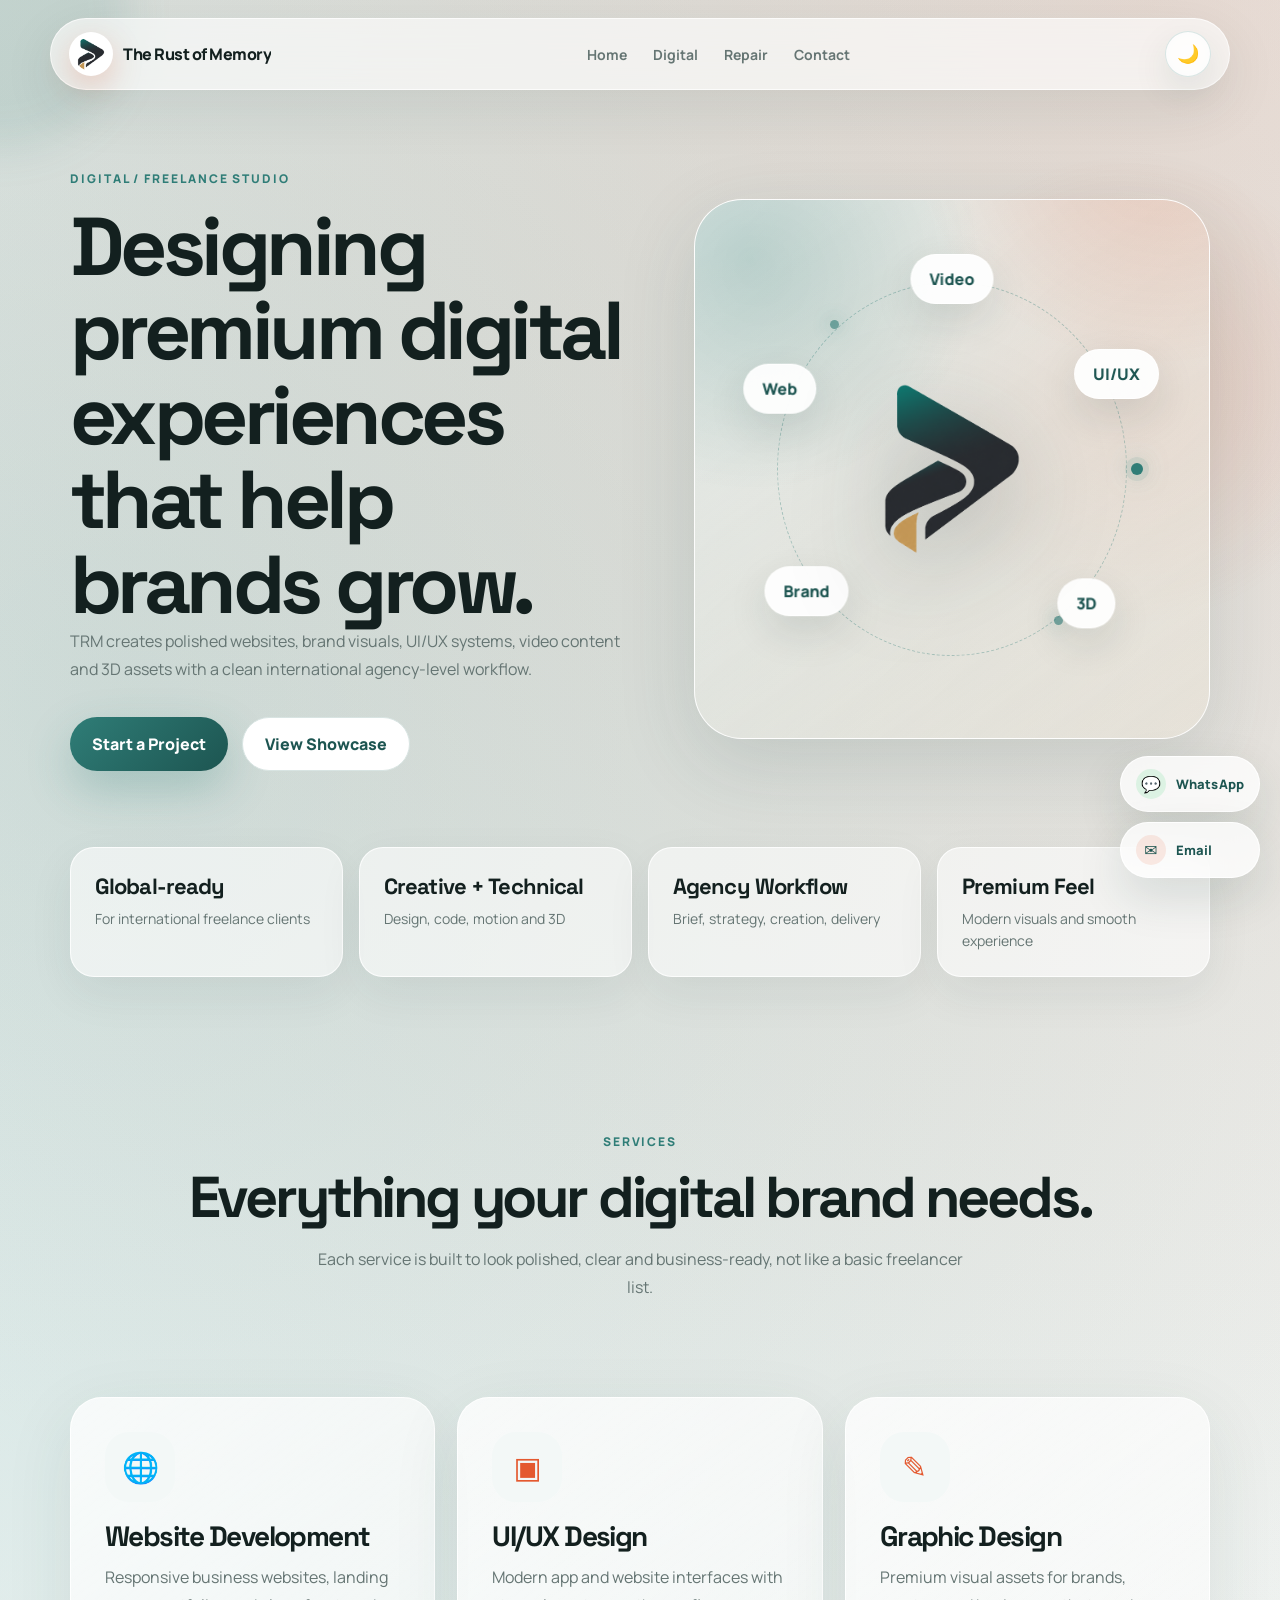
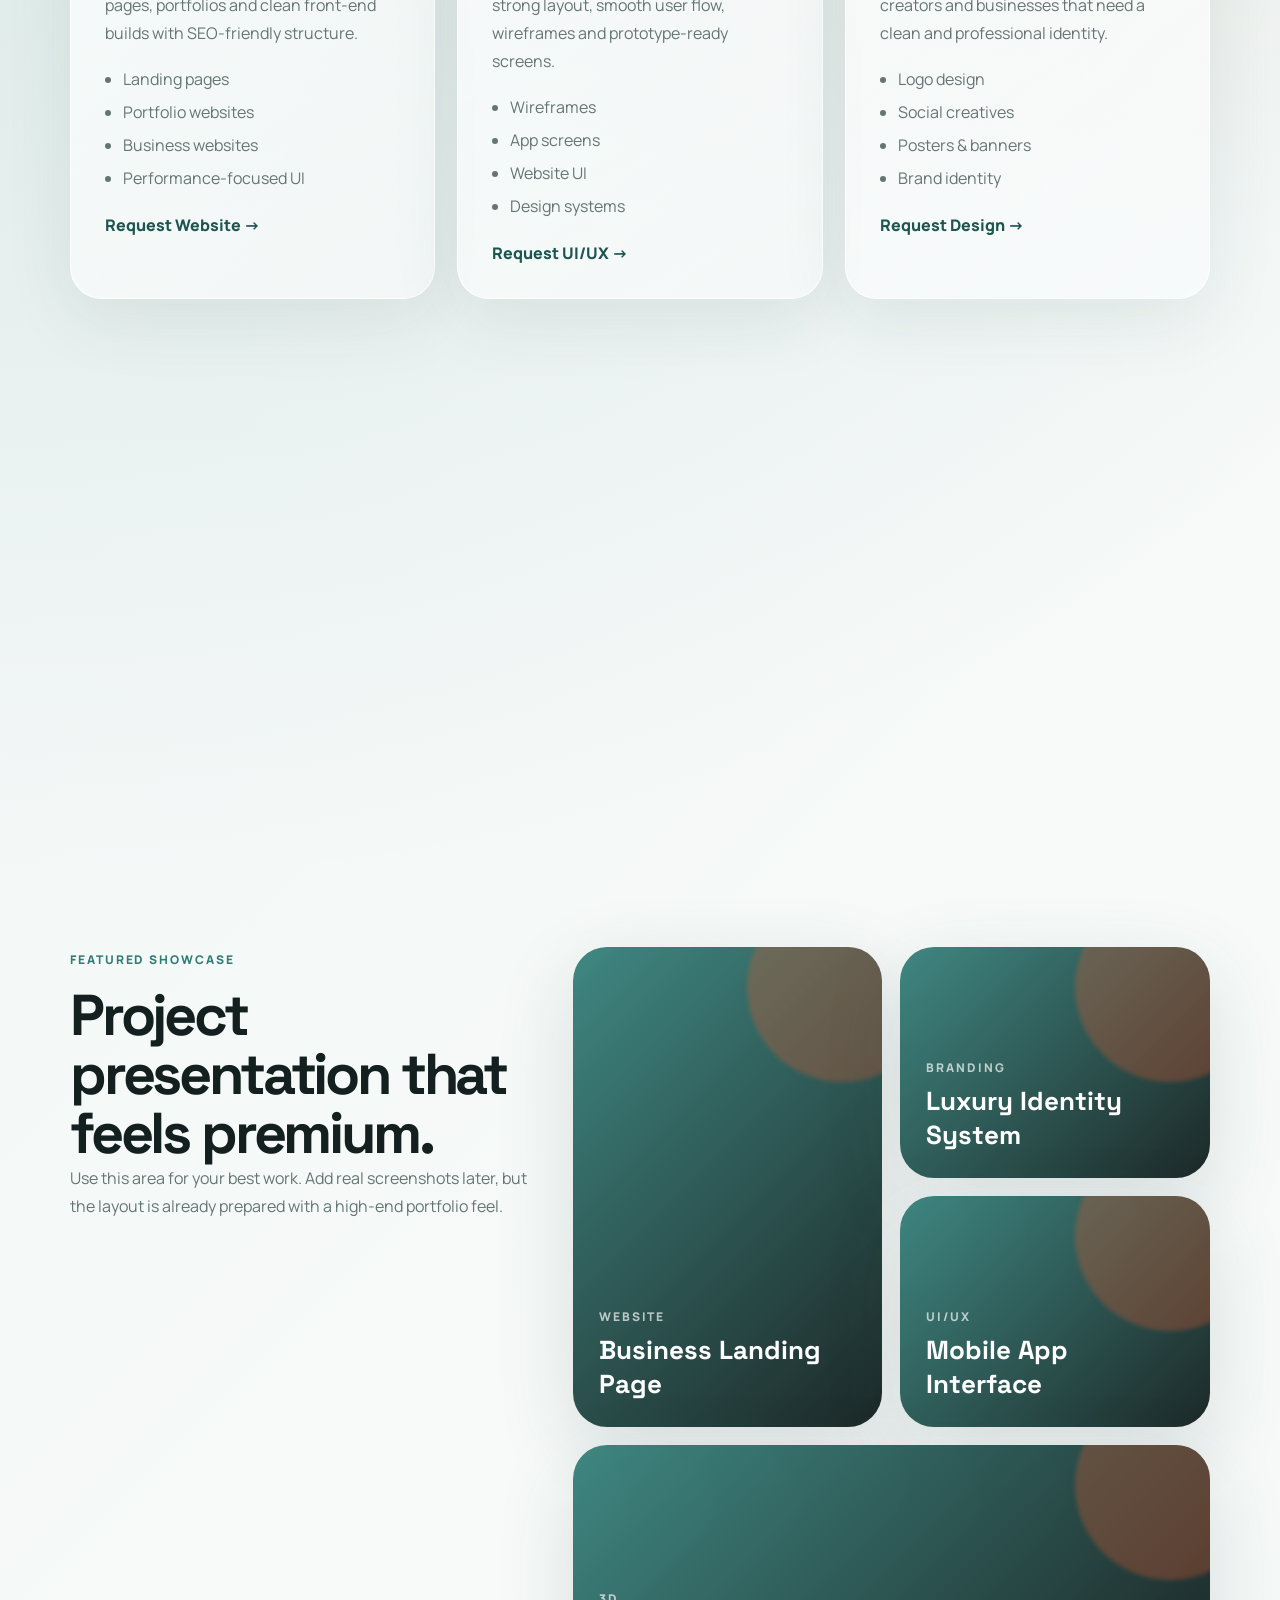
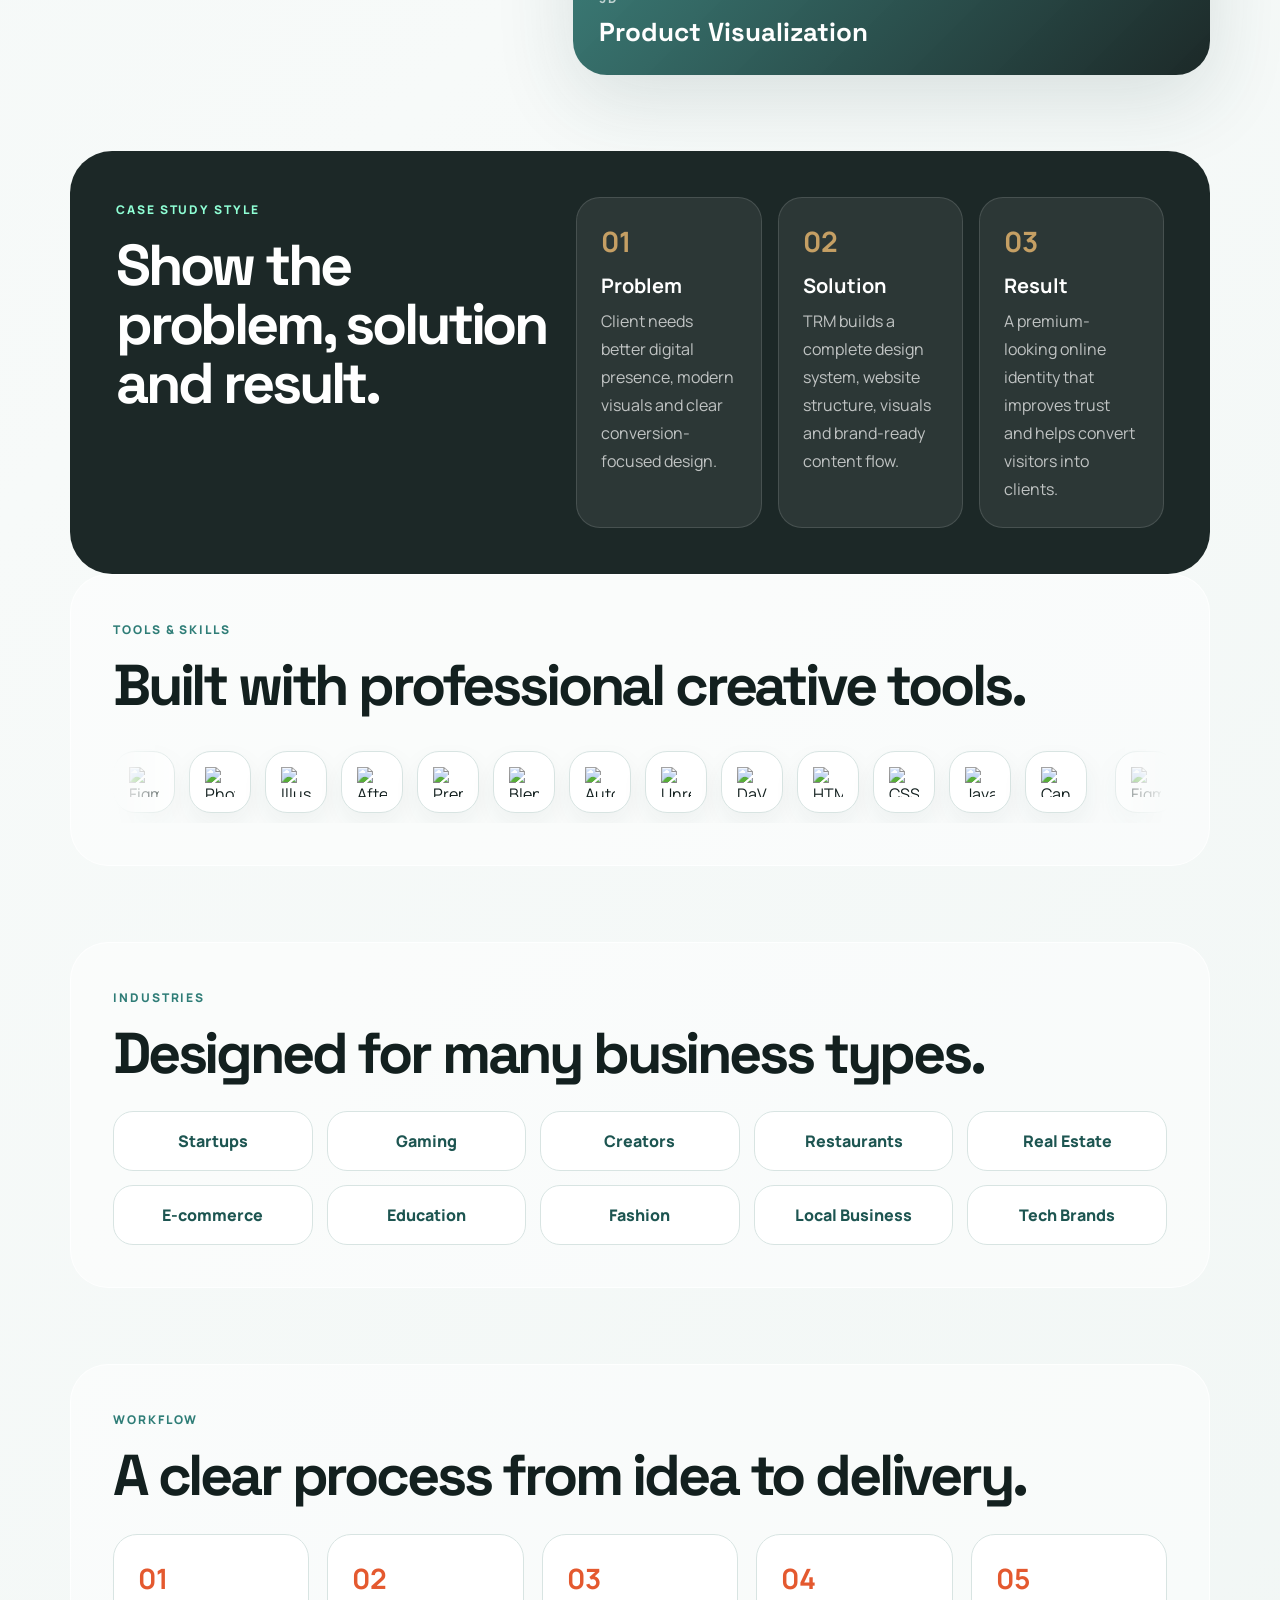
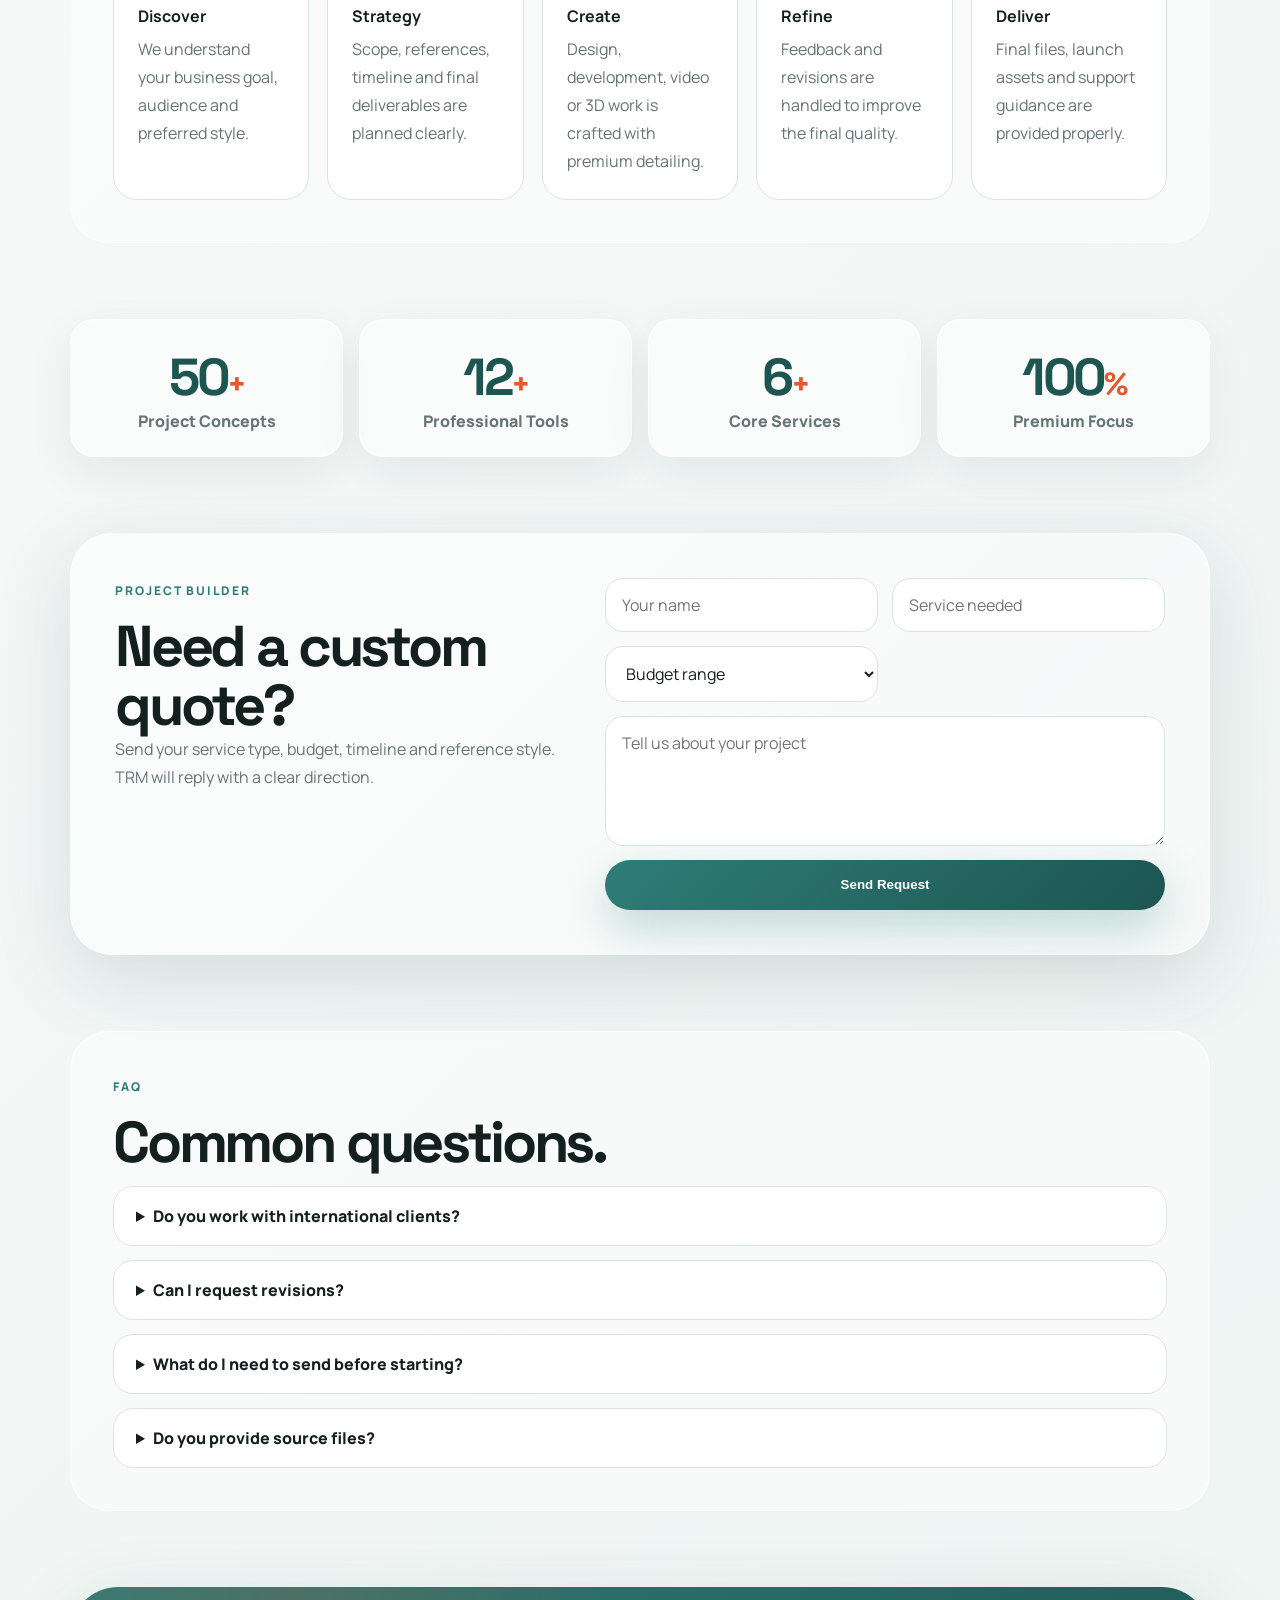
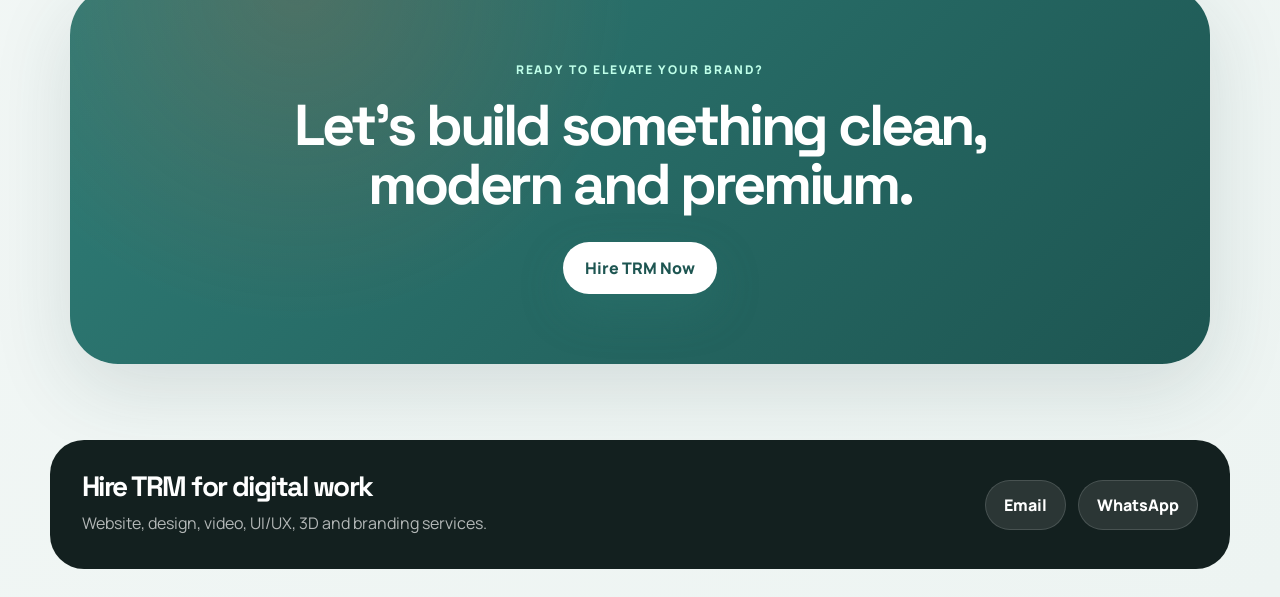
==== commit f8dfc94d: "Add files via upload" ====
--- a/freelance.html
+++ b/freelance.html
@@ -8,7 +8,8 @@
   <link rel="preconnect" href="https://fonts.googleapis.com">
   <link rel="preconnect" href="https://fonts.gstatic.com" crossorigin>
   <link href="https://fonts.googleapis.com/css2?family=Manrope:wght@400;500;600;700;800&family=Space+Grotesk:wght@500;600;700&display=swap" rel="stylesheet">
-  <link rel="stylesheet" href="styles.css">
+  <link rel="stylesheet" href="./styles.css?v=3">
+  <link rel="icon" type="image/png" href="./favicon.png">
 </head>
 <body>
   <div class="scroll-progress"></div>
@@ -22,7 +23,7 @@
       <a href="hardware.html">Repair</a>
       <a href="#contact">Contact</a>
     </nav>
-    <button class="menu-btn">☰</button>
+    <button class="menu-btn" type="button" aria-label="Open menu" aria-expanded="false">☰</button>
   </header>
 
   <main>
@@ -244,7 +245,7 @@
     </div>
   </footer>
   <div class="contact-widget" aria-label="Quick contact buttons"><a class="contact-btn whatsapp-btn" href="https://wa.me/919382615603?text=Hi%20TRM,%20I%20would%20like%20to%20discuss%20a%20project." target="_blank" rel="noreferrer" aria-label="Chat on WhatsApp"><span>💬</span><small>WhatsApp</small></a><a class="contact-btn email-btn" href="mailto:therustofmemory@gmail.com" aria-label="Send Email"><span>✉️</span><small>Email</small></a></div>
-  <button class="back-top">↑</button>
-  <script src="script.js"></script>
+  <button class="back-top" type="button" aria-label="Back to top">↑</button>
+  <script src="./script.js?v=3"></script>
 </body>
 </html>
--- a/styles.css
+++ b/styles.css
@@ -193,3 +193,66 @@
 body.dark-mode .case-study{box-shadow:0 24px 80px rgba(0,0,0,.34)}
 
 @media(max-width:850px){body.dark-mode .nav-links{background:#111827;border:1px solid rgba(255,255,255,.10)}}
+
+
+/* =========================================================
+   TRM responsive optimization layer v3
+   Desktop + tablet + mobile polish for GitHub Pages
+   ========================================================= */
+html{font-size:16px;-webkit-text-size-adjust:100%}
+body{width:100%;max-width:100%;touch-action:manipulation}
+img,svg,video,canvas{max-width:100%;height:auto}
+main{width:100%;overflow:hidden}.site-header,.section,.site-footer{max-width:calc(100% - 20px)}
+.site-header{gap:14px}.brand{min-width:0}.brand span{white-space:nowrap;overflow:hidden;text-overflow:ellipsis}.nav-links a{white-space:nowrap}.theme-toggle,.menu-btn{flex:0 0 auto}.btn{min-height:50px;text-align:center}.hero-copy,.digital-hero-copy{min-width:0}.hero-copy p,.page-hero p,.digital-hero-copy p{max-width:680px}.hero-card,.digital-orbit{width:100%}.digital-orbit .orbit-center img{aspect-ratio:1/1}.showcase-copy{z-index:2}.quote-form input,.quote-form select,.quote-form textarea{font-size:16px}.contact-widget{max-width:calc(100vw - 28px)}
+
+@media(max-width:1180px){
+  .section{width:min(1040px,92%)}
+  .hero,.digital-hero{grid-template-columns:1fr;gap:34px;min-height:auto;padding-top:62px}
+  .hero-copy,.digital-hero-copy{text-align:left}
+  .digital-orbit,.hero-card{max-width:620px;margin:0 auto;min-height:460px}
+  .digital-orbit .orbit-center{width:170px;height:170px}.digital-orbit .orbit-center img{width:150px;height:150px}
+  .orbit-item{--radius:150px!important;padding:13px 18px;font-size:15px}
+  .premium-service-grid,.details-grid{grid-template-columns:repeat(2,1fr)}
+  .premium-strip,.stats-section,.portfolio-grid{grid-template-columns:repeat(2,1fr)}
+  .industry-grid{grid-template-columns:repeat(3,1fr)}
+  .premium-timeline,.timeline{grid-template-columns:repeat(2,1fr)}
+}
+
+@media(max-width:900px){
+  .site-header{top:10px;margin-top:10px;padding:10px 12px;border-radius:24px}
+  .brand img{width:42px;height:42px}.brand span{font-size:15px;max-width:42vw}
+  .theme-toggle,.menu-btn{width:42px;height:42px}
+  .nav-links{position:absolute;top:68px;right:0;left:0;margin:auto;width:100%;display:none;flex-direction:column;gap:6px;background:rgba(255,255,255,.94);border:1px solid rgba(255,255,255,.9);border-radius:22px;padding:12px;box-shadow:var(--shadow);backdrop-filter:blur(18px)}
+  .nav-links.open{display:flex}.nav-links a{padding:13px 14px;border-radius:16px;background:rgba(47,125,119,.06)}.menu-btn{display:grid;place-items:center}
+  .section{width:min(760px,92%);padding:48px 0}.compact{padding-top:10px}
+  h1{font-size:clamp(38px,8vw,58px);line-height:1.02}h2{font-size:clamp(30px,6.5vw,46px)}h3{font-size:24px}
+  p,.hero-copy p,.page-hero p,.digital-hero-copy p{font-size:16px;line-height:1.65}.eyebrow{font-size:11px;letter-spacing:.13em}
+  .hero-actions{gap:12px;margin-top:26px}.btn{padding:14px 18px}
+  .service-choice,.why-section,.showcase-section,.case-grid,.quote-box{grid-template-columns:1fr}.showcase-copy{position:static}.showcase-grid{grid-template-columns:1fr 1fr}
+  .site-footer{flex-direction:column;align-items:flex-start;padding:26px;border-radius:26px}.footer-actions{flex-wrap:wrap}
+  .process,.skills-section,.portfolio,.faq,.industries,.quote-box{padding:28px;border-radius:28px;margin-bottom:48px}
+}
+
+@media(max-width:640px){
+  .site-header{width:calc(100% - 18px);max-width:calc(100% - 18px);padding:8px 9px;border-radius:22px}.brand{gap:8px}.brand img{width:38px;height:38px}.brand span{font-size:14px;max-width:46vw}.theme-toggle,.menu-btn{width:38px;height:38px;font-size:16px}
+  .section{width:min(100% - 28px,560px);padding:40px 0}.hero,.digital-hero{padding-top:38px;gap:28px}
+  h1{font-size:clamp(34px,10.5vw,44px);letter-spacing:-.06em}h2{font-size:clamp(28px,8vw,38px)}h3{font-size:22px}
+  .hero-actions{flex-direction:column}.hero-actions .btn,.page-hero .btn,.final-cta .btn{width:100%}
+  .hero-card{min-height:330px;border-radius:30px}.hero-card:before{inset:22px;border-radius:24px}.glass-panel{left:18px;right:18px;bottom:18px;padding:20px;border-radius:22px}.stat-grid{grid-template-columns:1fr;gap:10px}.stat-grid div{padding:14px}
+  .digital-orbit{min-height:360px;border-radius:30px}.orbit-ring{inset:55px}.orbit-item{--radius:118px!important;padding:10px 14px;border-radius:999px;font-size:13px}.digital-orbit .orbit-center{width:118px;height:118px}.digital-orbit .orbit-center img{width:104px;height:104px}
+  .premium-strip,.premium-service-grid,.details-grid,.stats-section,.portfolio-grid,.timeline,.premium-timeline,.industry-grid{grid-template-columns:1fr}
+  .choice-card,.detail-card,.premium-service-card,.why-grid article{padding:24px;border-radius:24px}.icon-bubble{width:58px;height:58px;border-radius:19px;font-size:26px}
+  .showcase-grid{grid-template-columns:1fr}.showcase-card,.showcase-card.tall,.showcase-card.wide{min-height:205px;grid-column:auto;grid-row:auto}
+  .case-grid article{padding:20px}.quote-box{gap:22px}.quote-form{grid-template-columns:1fr}.quote-form textarea,.quote-form button{grid-column:auto}.final-cta{padding:44px 20px;border-radius:30px}
+  .footer-actions{width:100%}.footer-actions a{flex:1;text-align:center}.contact-widget{right:12px;bottom:12px}.back-top{right:12px;bottom:118px}
+  .cursor-glow{display:none}
+}
+
+@media(max-width:380px){
+  .brand span{max-width:38vw;font-size:13px}.site-header{gap:6px}.theme-toggle,.menu-btn{width:36px;height:36px}.section{width:min(100% - 22px,360px)}
+  h1{font-size:32px}.btn{font-size:14px;padding:13px 15px}.orbit-item{--radius:105px!important;font-size:12px;padding:9px 12px}.digital-orbit{min-height:330px}.digital-orbit .orbit-center{width:100px;height:100px}.digital-orbit .orbit-center img{width:88px;height:88px}
+}
+
+@media(hover:none){.btn:hover,.choice-card:hover,.detail-card:hover,.why-grid article:hover,.premium-service-card:hover,.showcase-card:hover,.tool-logo:hover,.contact-btn:hover{transform:none}.magnetic{transform:none!important}}
+@media(pointer:coarse){.cursor-glow{display:none}}
+@media(prefers-reduced-motion:reduce){*,*::before,*::after{animation-duration:.001ms!important;animation-iteration-count:1!important;scroll-behavior:auto!important;transition-duration:.001ms!important}.reveal{opacity:1!important;transform:none!important}}
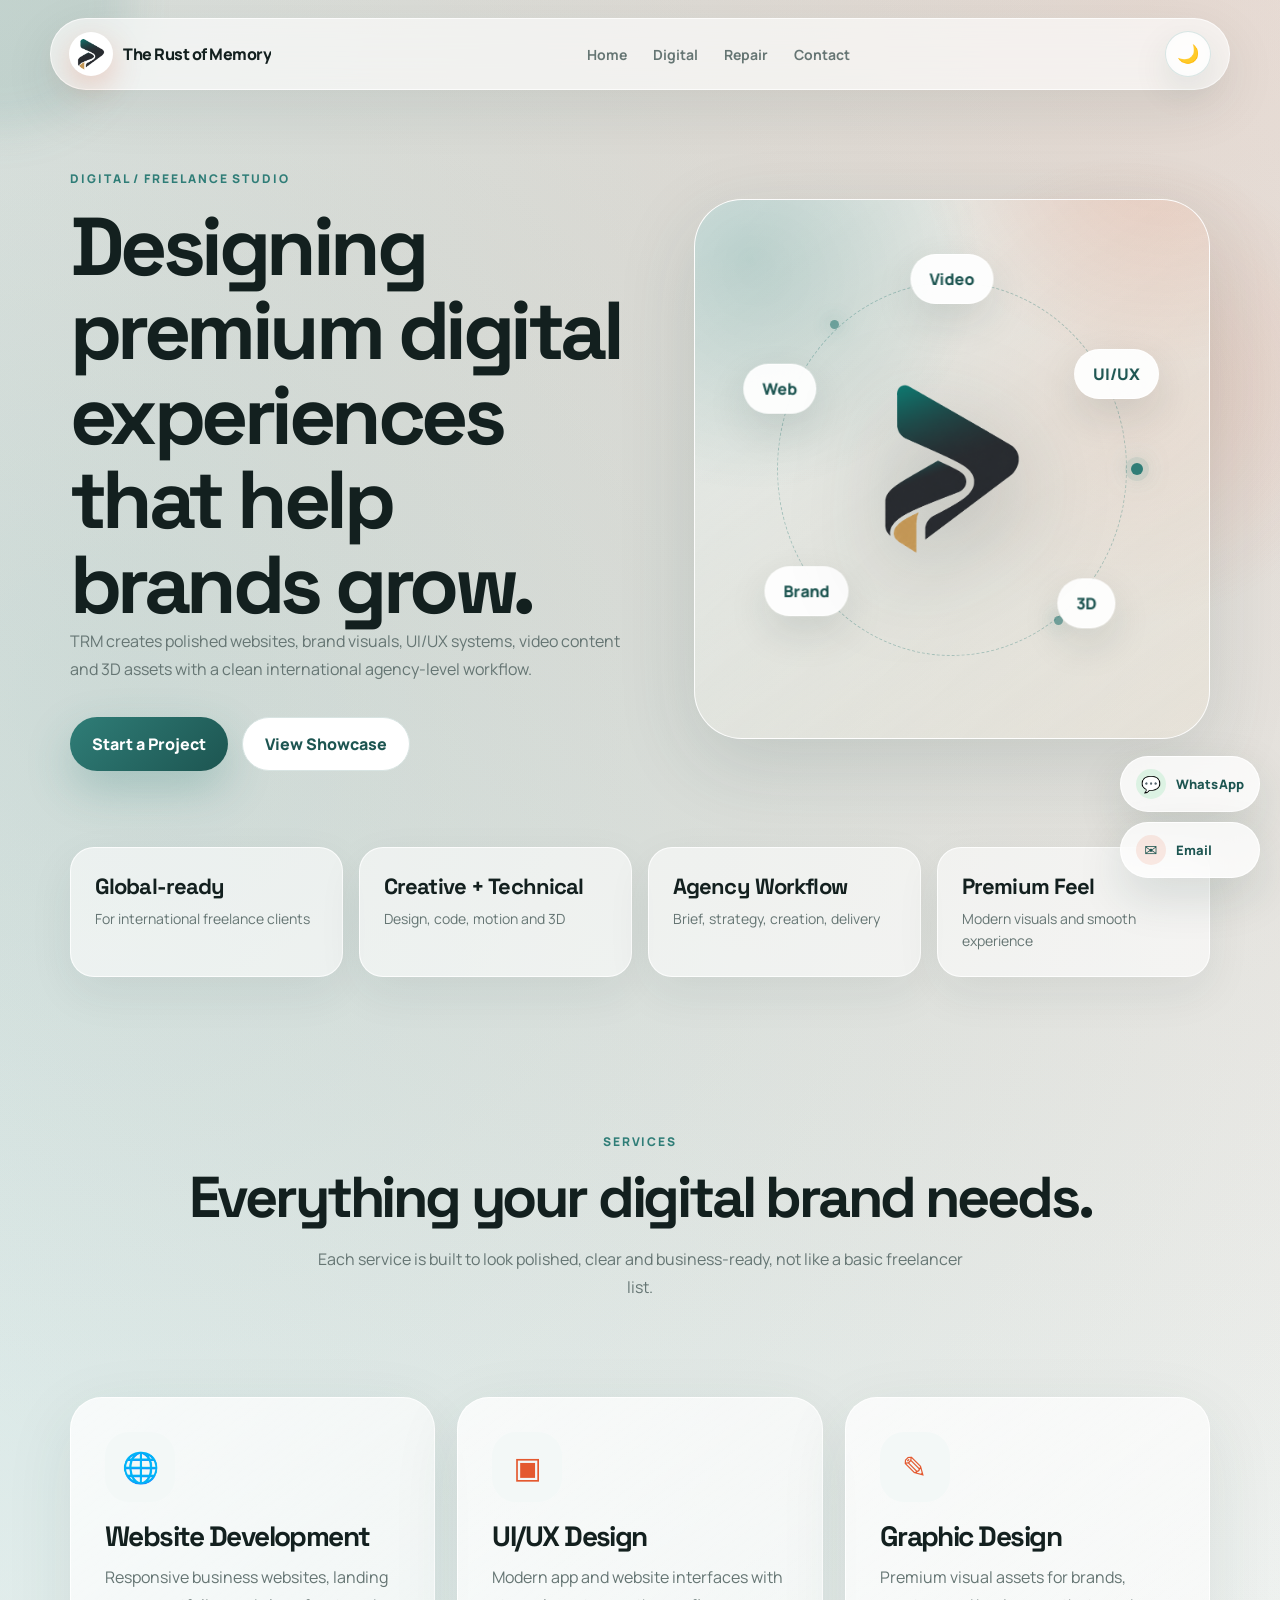
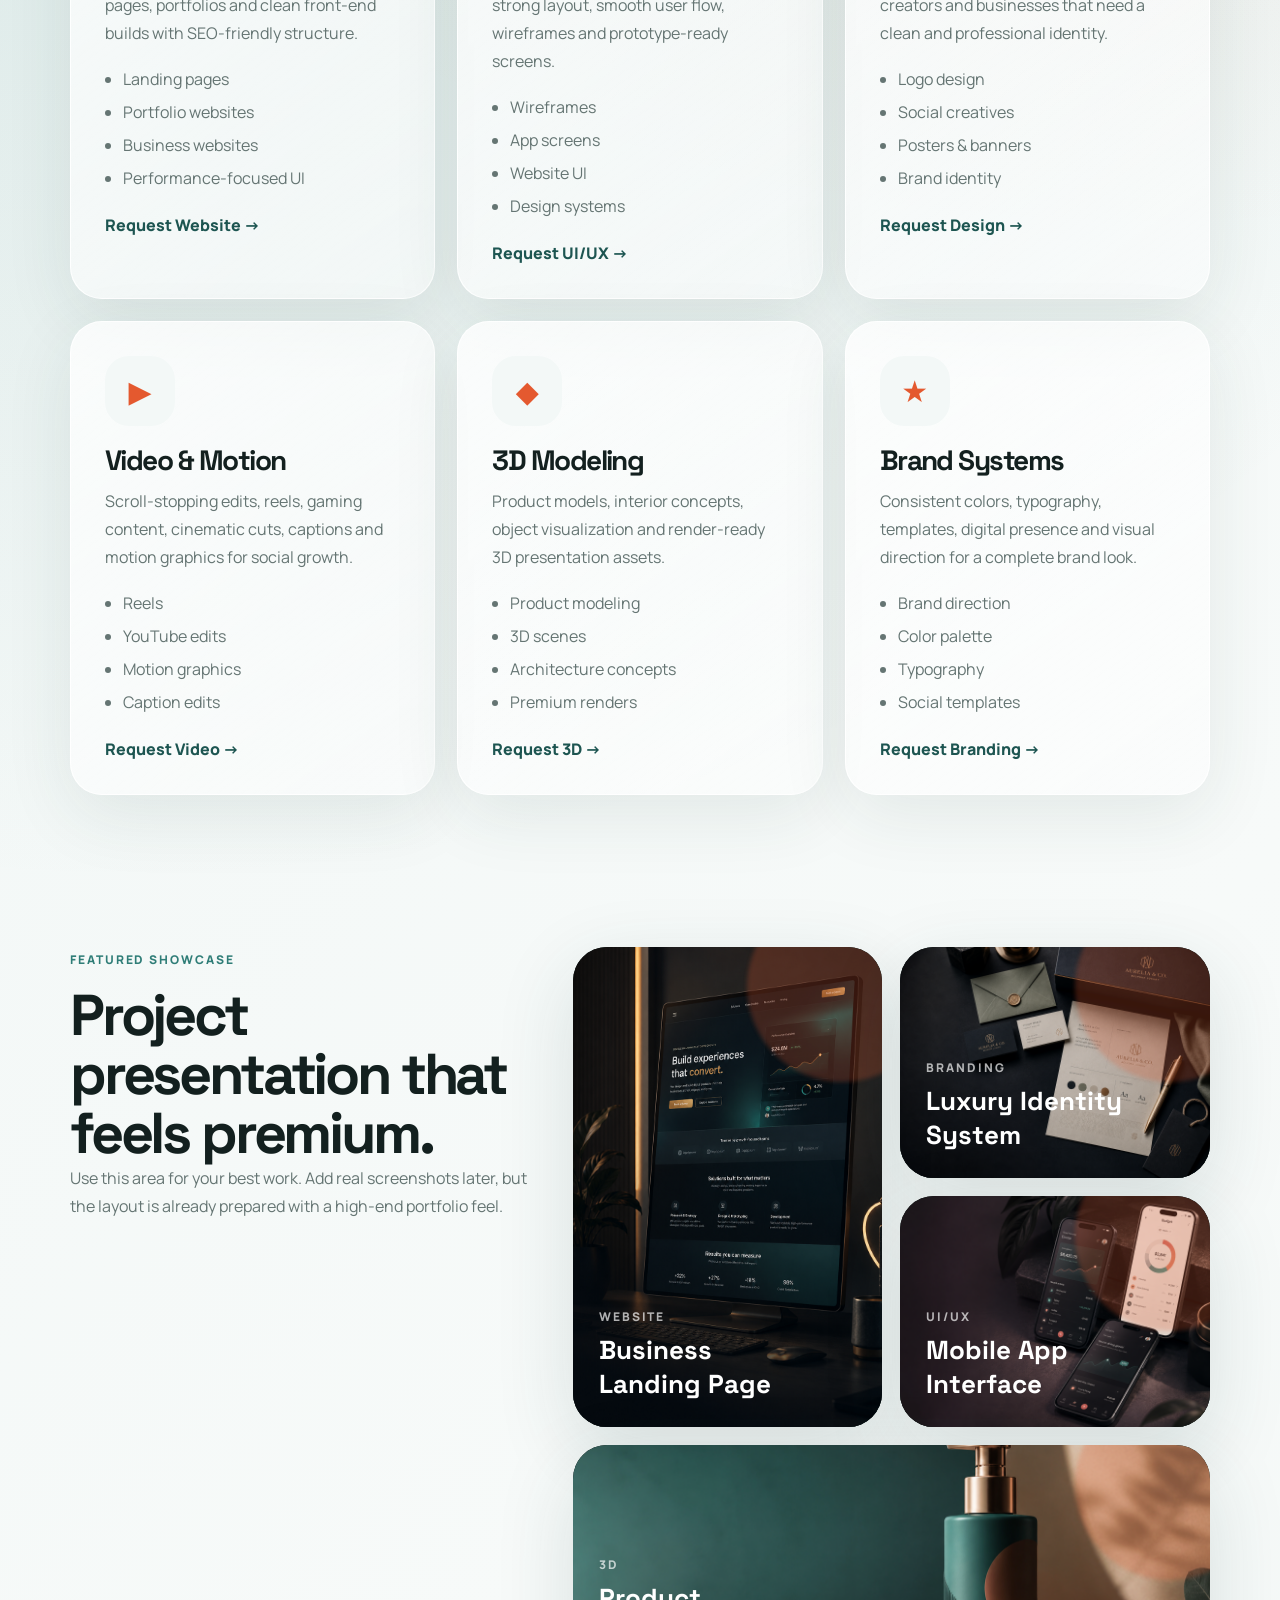
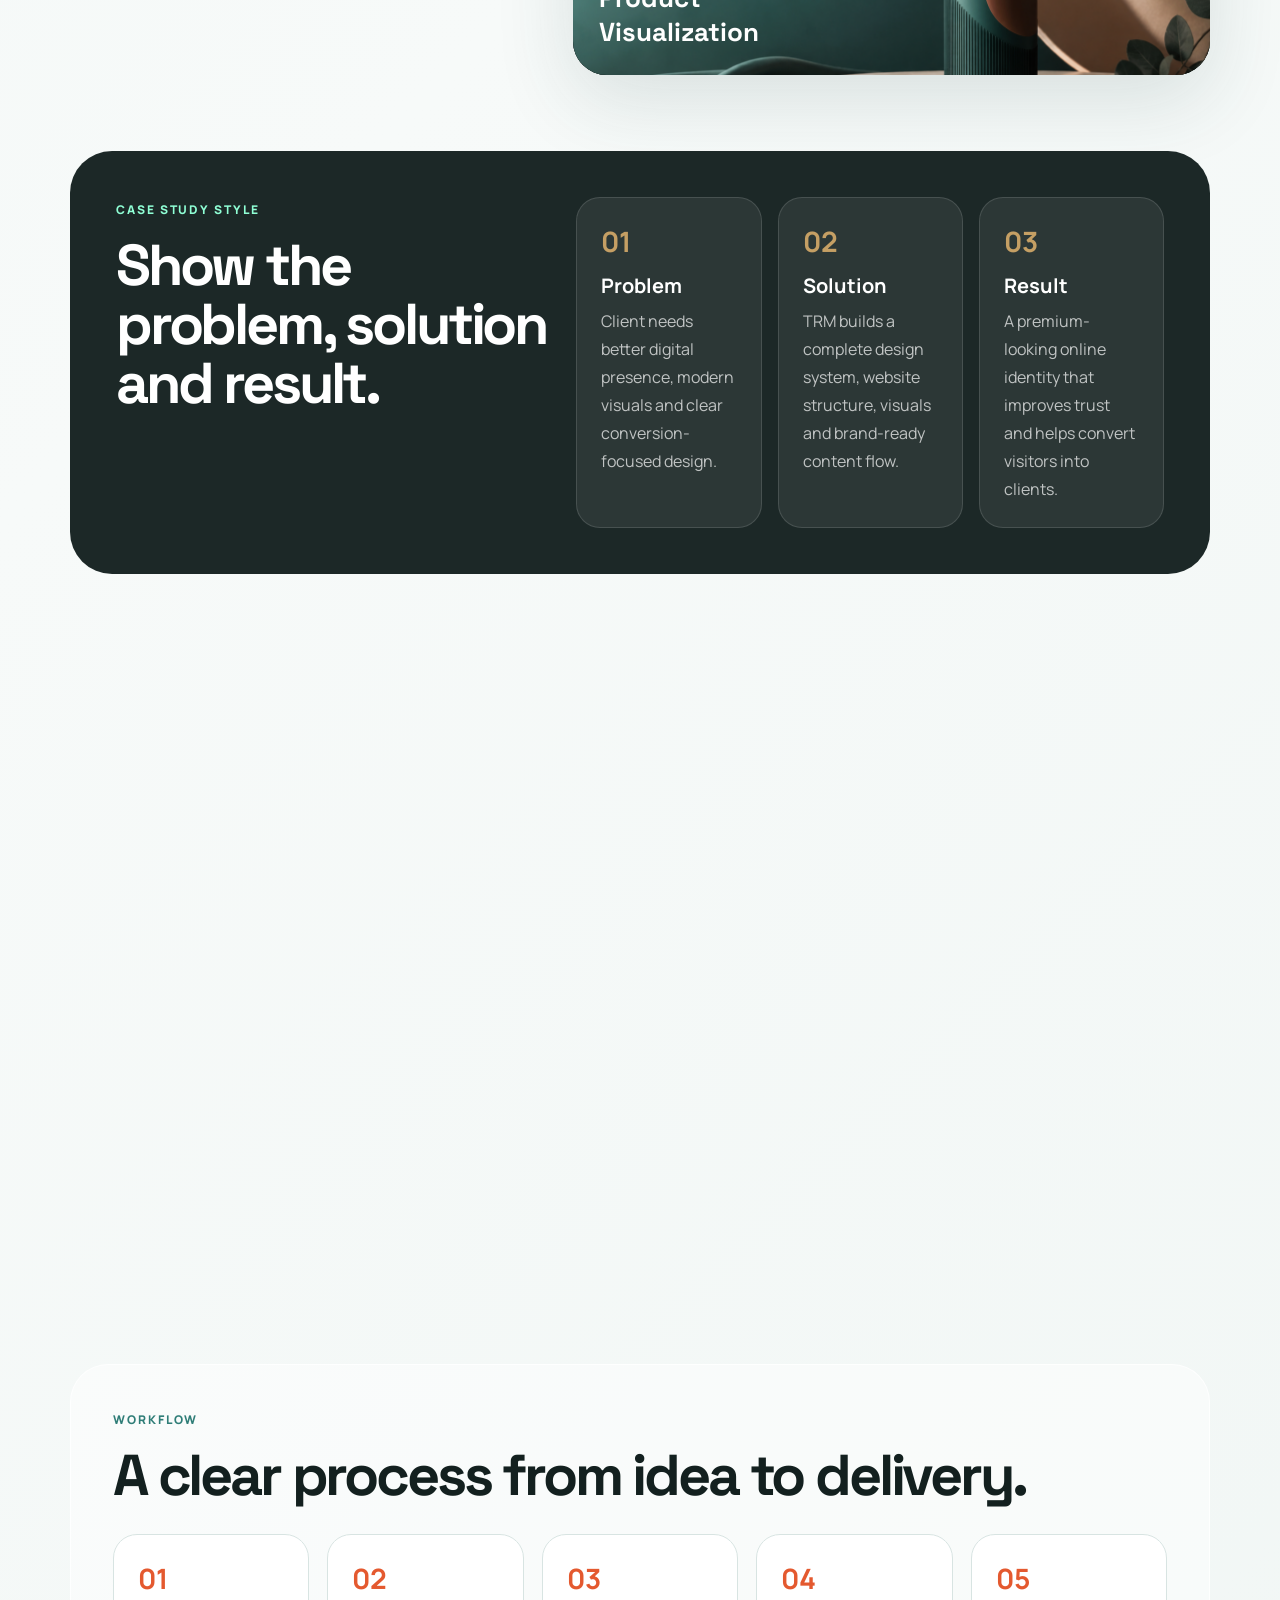
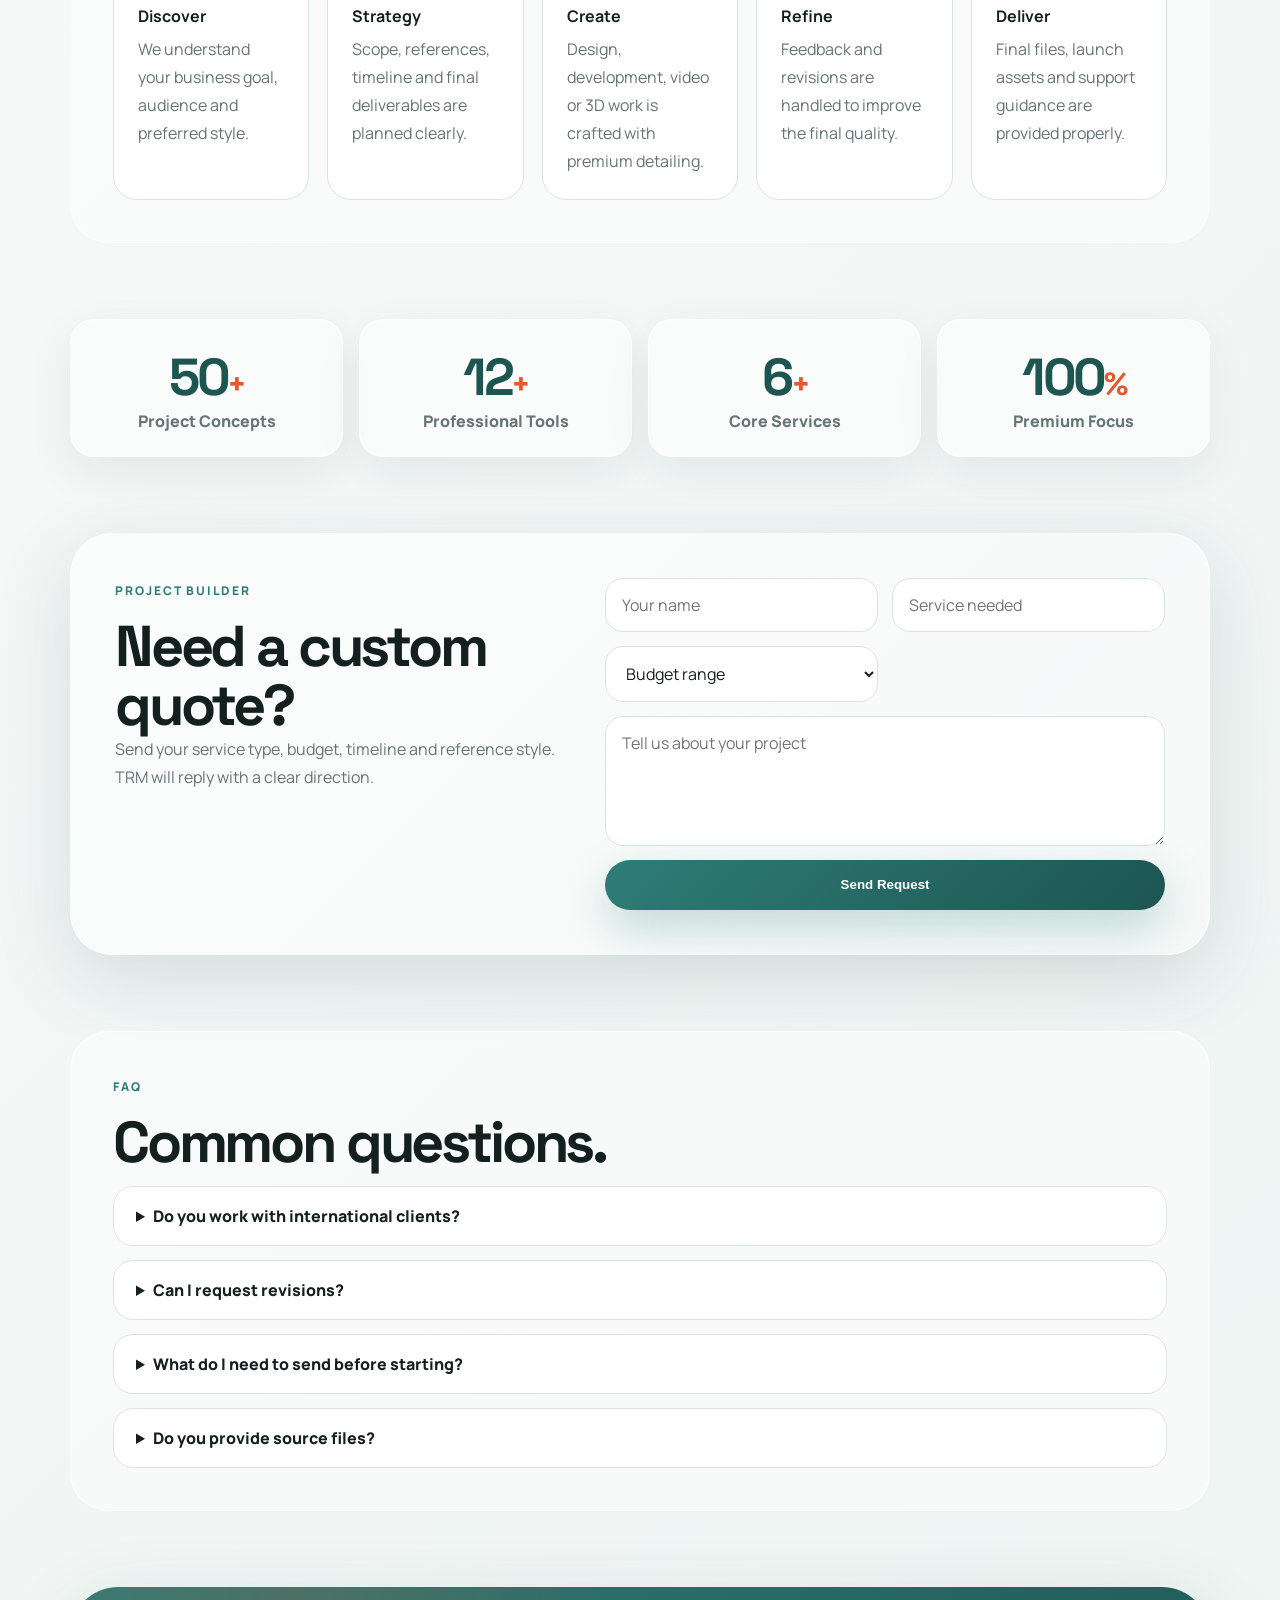
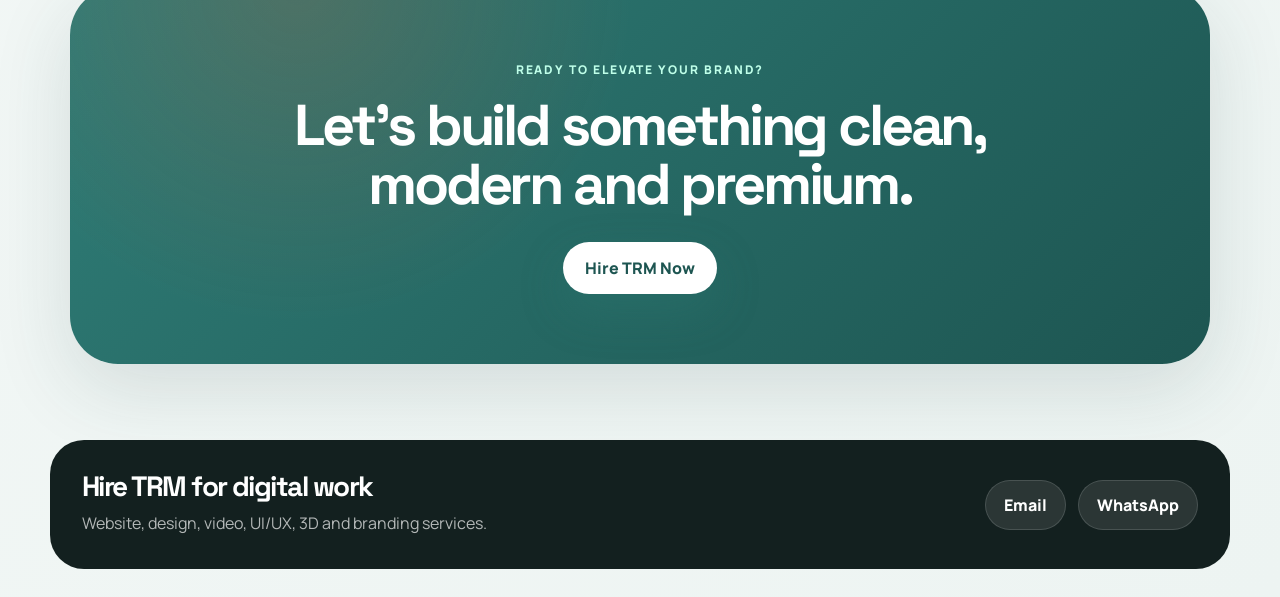
==== commit f02707a4: "Add files via upload" ====
--- a/freelance.html
+++ b/freelance.html
@@ -8,8 +8,9 @@
   <link rel="preconnect" href="https://fonts.googleapis.com">
   <link rel="preconnect" href="https://fonts.gstatic.com" crossorigin>
   <link href="https://fonts.googleapis.com/css2?family=Manrope:wght@400;500;600;700;800&family=Space+Grotesk:wght@500;600;700&display=swap" rel="stylesheet">
-  <link rel="stylesheet" href="./styles.css?v=3">
+  <link rel="stylesheet" href="./styles.css?v=final">
   <link rel="icon" type="image/png" href="./favicon.png">
+  <meta name="theme-color" content="#2f7d77">
 </head>
 <body>
   <div class="scroll-progress"></div>
@@ -33,7 +34,7 @@
         <h1>Designing premium digital experiences that help brands grow.</h1>
         <p>TRM creates polished websites, brand visuals, UI/UX systems, video content and 3D assets with a clean international agency-level workflow.</p>
         <div class="hero-actions">
-          <a class="btn primary magnetic" href="https://wa.me/919382615603?text=Hi%20TRM,%20I%20would%20like%20to%20discuss%20a%20project." target="_blank">Start a Project</a>
+          <a class="btn primary magnetic" href="https://wa.me/919382615603?text=Hi%20TRM,%20I%20would%20like%20to%20discuss%20a%20project." target="_blank" rel="noreferrer">Start a Project</a>
           <a class="btn secondary magnetic" href="#portfolio">View Showcase</a>
         </div>
       </div>
@@ -113,10 +114,22 @@
         <p>Use this area for your best work. Add real screenshots later, but the layout is already prepared with a high-end portfolio feel.</p>
       </div>
       <div class="showcase-grid">
-        <div class="showcase-card tall"><span>Website</span><strong>Business Landing Page</strong></div>
-        <div class="showcase-card"><span>Branding</span><strong>Luxury Identity System</strong></div>
-        <div class="showcase-card"><span>UI/UX</span><strong>Mobile App Interface</strong></div>
-        <div class="showcase-card wide"><span>3D</span><strong>Product Visualization</strong></div>
+        <div class="showcase-card tall showcase-website">
+          <img class="showcase-image" src="assets/images/showcase/showcase-website.png" alt="Website project showcase" loading="lazy">
+          <span>Website</span><strong>Business Landing Page</strong>
+        </div>
+        <div class="showcase-card showcase-branding">
+          <img class="showcase-image" src="assets/images/showcase/showcase-branding.png" alt="Branding project showcase" loading="lazy">
+          <span>Branding</span><strong>Luxury Identity System</strong>
+        </div>
+        <div class="showcase-card showcase-uiux">
+          <img class="showcase-image" src="assets/images/showcase/showcase-uiux.png" alt="UI UX project showcase" loading="lazy">
+          <span>UI/UX</span><strong>Mobile App Interface</strong>
+        </div>
+        <div class="showcase-card wide showcase-3d">
+          <img class="showcase-image" src="assets/images/showcase/showcase-3d.png" alt="3D product visualization showcase" loading="lazy">
+          <span>3D</span><strong>Product Visualization</strong>
+        </div>
       </div>
     </section>
 
@@ -230,7 +243,7 @@
     <section class="final-cta section reveal">
       <span class="eyebrow">Ready to Elevate Your Brand?</span>
       <h2>Let’s build something clean, modern and premium.</h2>
-      <a class="btn primary magnetic" href="https://wa.me/919382615603?text=Hi%20TRM,%20I%20would%20like%20to%20discuss%20a%20project." target="_blank">Hire TRM Now</a>
+      <a class="btn primary magnetic" href="https://wa.me/919382615603?text=Hi%20TRM,%20I%20would%20like%20to%20discuss%20a%20project." target="_blank" rel="noreferrer">Hire TRM Now</a>
     </section>
   </main>
 
@@ -241,11 +254,11 @@
     </div>
     <div class="footer-actions">
       <a href="mailto:therustofmemory@gmail.com">Email</a>
-      <a href="https://wa.me/919382615603?text=Hi%20TRM,%20I%20would%20like%20to%20discuss%20a%20project." target="_blank">WhatsApp</a>
+      <a href="https://wa.me/919382615603?text=Hi%20TRM,%20I%20would%20like%20to%20discuss%20a%20project." target="_blank" rel="noreferrer">WhatsApp</a>
     </div>
   </footer>
   <div class="contact-widget" aria-label="Quick contact buttons"><a class="contact-btn whatsapp-btn" href="https://wa.me/919382615603?text=Hi%20TRM,%20I%20would%20like%20to%20discuss%20a%20project." target="_blank" rel="noreferrer" aria-label="Chat on WhatsApp"><span>💬</span><small>WhatsApp</small></a><a class="contact-btn email-btn" href="mailto:therustofmemory@gmail.com" aria-label="Send Email"><span>✉️</span><small>Email</small></a></div>
   <button class="back-top" type="button" aria-label="Back to top">↑</button>
-  <script src="./script.js?v=3"></script>
+  <script src="./script.js?v=final"></script>
 </body>
 </html>
--- a/styles.css
+++ b/styles.css
@@ -256,3 +256,260 @@
 @media(hover:none){.btn:hover,.choice-card:hover,.detail-card:hover,.why-grid article:hover,.premium-service-card:hover,.showcase-card:hover,.tool-logo:hover,.contact-btn:hover{transform:none}.magnetic{transform:none!important}}
 @media(pointer:coarse){.cursor-glow{display:none}}
 @media(prefers-reduced-motion:reduce){*,*::before,*::after{animation-duration:.001ms!important;animation-iteration-count:1!important;scroll-behavior:auto!important;transition-duration:.001ms!important}.reveal{opacity:1!important;transform:none!important}}
+
+
+/* Showcase image enhancement */
+.showcase-card{isolation:isolate;background:#102622}
+.showcase-image{position:absolute;inset:0;width:100%;height:100%;object-fit:cover;z-index:0;transition:transform .65s ease}
+.showcase-card:before{content:"";position:absolute;inset:0;background:linear-gradient(180deg,rgba(8,18,17,.06),rgba(8,18,17,.84)),linear-gradient(90deg,rgba(0,0,0,.42),rgba(0,0,0,.04) 58%,rgba(0,0,0,.22));z-index:0}
+.showcase-card:after{z-index:0;opacity:.82}
+.showcase-card span,.showcase-card strong{position:relative;z-index:1;max-width:78%}
+.showcase-card.wide span,.showcase-card.wide strong{max-width:42%}
+.showcase-card:hover .showcase-image{transform:scale(1.06)}
+.showcase-website .showcase-image{object-position:center top}
+.showcase-branding .showcase-image{object-position:center center}
+.showcase-uiux .showcase-image{object-position:center center}
+.showcase-3d .showcase-image{object-position:center center}
+@media(max-width:850px){.showcase-card.wide span,.showcase-card.wide strong{max-width:78%}}
+
+
+/* Hero portrait enhancement */
+.hero-card{isolation:isolate}
+.hero-portrait-wrap{position:absolute;top:38px;right:8px;bottom:42px;width:min(51%,332px);display:flex;align-items:flex-end;justify-content:flex-end;z-index:3;pointer-events:none}
+.hero-portrait-wrap:before{content:"";position:absolute;left:8%;right:4%;top:4%;bottom:12%;background:radial-gradient(circle at 50% 18%,rgba(117,247,232,.52),rgba(47,125,119,.22) 36%,rgba(47,125,119,.08) 58%,transparent 76%);filter:blur(13px);opacity:.94}
+.hero-portrait{position:relative;display:block;height:100%;width:auto;max-width:100%;object-fit:contain;object-position:bottom right;filter:drop-shadow(0 24px 46px rgba(5,16,16,.40)) drop-shadow(0 0 18px rgba(95,245,228,.20))}
+.glass-panel{z-index:2;padding-right:214px}
+.glass-panel .panel-label,.glass-panel h2,.glass-panel .stat-grid{position:relative;z-index:4}
+@media(max-width:1100px){.hero-portrait-wrap{top:34px;right:10px;bottom:38px;width:min(50%,300px)}.glass-panel{padding-right:190px}}
+@media(max-width:850px){.hero-portrait-wrap{top:22px;right:10px;bottom:28px;width:min(48%,225px)}.glass-panel{padding-right:148px}}
+@media(max-width:520px){.hero-portrait-wrap{top:20px;right:8px;bottom:24px;width:min(46%,170px)}.hero-portrait-wrap:before{left:4%;right:0;top:8%;bottom:14%}.glass-panel{padding-right:118px}}
+
+/* Final hero card adjustment: portrait shifted left inside inner box, glass cards above portrait */
+.hero-card{isolation:isolate}
+.hero-portrait-wrap{
+  right:44px;
+  bottom:34px;
+  width:min(50%,318px);
+  z-index:3;
+}
+.hero-portrait{object-position:bottom center}
+.glass-panel{
+  z-index:5;
+}
+.stat-grid{
+  position:relative;
+  z-index:8;
+  max-width:390px;
+}
+.stat-grid div{
+  position:relative;
+  z-index:9;
+}
+@media(max-width:1100px){
+  .hero-portrait-wrap{right:46px;bottom:32px;width:min(49%,292px)}
+  .glass-panel{padding-right:170px}
+  .stat-grid{max-width:300px}
+}
+@media(max-width:850px){
+  .hero-portrait-wrap{right:34px;bottom:26px;width:min(47%,218px)}
+  .glass-panel{padding-right:135px}
+  .stat-grid{max-width:270px}
+}
+@media(max-width:520px){
+  .hero-portrait-wrap{right:24px;bottom:22px;width:min(45%,162px)}
+  .glass-panel{padding-right:108px}
+  .stat-grid{max-width:230px}
+}
+
+/* Final fixed hero layering: photo stays clear, only 02 glass card appears above photo */
+.hero-card{isolation:isolate;position:relative;overflow:hidden}
+.hero-card:before{z-index:1;pointer-events:none}
+.hero-card:after{z-index:0;pointer-events:none}
+.hero-card .glass-panel{
+  position:absolute;
+  left:34px;
+  right:34px;
+  top:34px;
+  bottom:34px;
+  padding:58px 30px 30px;
+  border-radius:30px;
+  background:rgba(255,255,255,.15);
+  border:1px solid rgba(255,255,255,.28);
+  backdrop-filter:blur(16px);
+  color:#fff;
+  z-index:2;
+}
+.hero-card .glass-panel .status-dot,
+.hero-card .glass-panel .panel-label,
+.hero-card .glass-panel h2{position:relative;z-index:3}
+.hero-card .glass-panel h2{max-width:310px;font-size:clamp(44px,5vw,64px);line-height:1.18}
+.hero-portrait-wrap{
+  position:absolute;
+  top:78px;
+  right:54px;
+  bottom:34px;
+  width:min(49%,330px);
+  display:flex;
+  align-items:flex-end;
+  justify-content:flex-end;
+  z-index:4;
+  pointer-events:none;
+}
+.hero-portrait-wrap:before{z-index:0}
+.hero-portrait{position:relative;z-index:1;height:100%;width:auto;max-width:100%;object-fit:contain;object-position:bottom center;filter:drop-shadow(0 24px 46px rgba(5,16,16,.40)) drop-shadow(0 0 18px rgba(95,245,228,.18))}
+.hero-card .hero-stat-grid{
+  position:absolute;
+  left:64px;
+  bottom:86px;
+  display:grid;
+  grid-template-columns:repeat(2,128px);
+  gap:18px;
+  margin:0;
+  width:auto;
+  max-width:none;
+  z-index:8;
+}
+.hero-card .hero-stat-grid div{
+  min-height:116px;
+  padding:20px 22px;
+  border-radius:22px;
+  background:rgba(255,255,255,.16);
+  border:1px solid rgba(255,255,255,.10);
+  backdrop-filter:blur(14px);
+  color:#fff;
+  box-shadow:none;
+}
+.hero-card .hero-stat-grid div:nth-child(2){
+  background:rgba(255,255,255,.20);
+  border-color:rgba(255,255,255,.32);
+  box-shadow:0 18px 45px rgba(0,0,0,.14);
+  z-index:9;
+}
+.hero-card .hero-stat-grid strong{display:block;font-size:28px;line-height:1.1;margin-bottom:12px;color:#fff}
+.hero-card .hero-stat-grid span{display:block;font-size:14px;line-height:1.55;color:rgba(255,255,255,.86)}
+
+@media(max-width:1100px){
+  .hero-card .glass-panel{left:30px;right:30px;top:30px;bottom:30px;padding:50px 26px 26px}
+  .hero-portrait-wrap{top:72px;right:42px;bottom:30px;width:min(49%,300px)}
+  .hero-card .hero-stat-grid{left:58px;bottom:74px;grid-template-columns:repeat(2,116px);gap:14px}
+  .hero-card .hero-stat-grid div{min-height:108px;padding:17px 18px}
+}
+@media(max-width:850px){
+  .hero-card .glass-panel{left:22px;right:22px;top:22px;bottom:22px;padding:34px 20px 20px;border-radius:24px}
+  .hero-card .glass-panel h2{font-size:clamp(34px,10vw,48px);max-width:230px}
+  .hero-portrait-wrap{top:78px;right:24px;bottom:22px;width:min(47%,230px)}
+  .hero-card .hero-stat-grid{left:42px;bottom:52px;grid-template-columns:repeat(2,94px);gap:10px}
+  .hero-card .hero-stat-grid div{min-height:92px;padding:14px 14px;border-radius:18px}
+  .hero-card .hero-stat-grid strong{font-size:24px;margin-bottom:8px}
+  .hero-card .hero-stat-grid span{font-size:12px;line-height:1.45}
+}
+@media(max-width:520px){
+  .hero-card .glass-panel{left:18px;right:18px;top:18px;bottom:18px;padding:26px 16px 16px;border-radius:22px}
+  .hero-card .glass-panel h2{font-size:34px;max-width:180px}
+  .hero-card .panel-label{font-size:10px}
+  .hero-card .status-dot{width:10px;height:10px;margin-bottom:12px}
+  .hero-portrait-wrap{top:78px;right:16px;bottom:18px;width:min(46%,172px)}
+  .hero-card .hero-stat-grid{left:32px;bottom:42px;grid-template-columns:repeat(2,76px);gap:8px}
+  .hero-card .hero-stat-grid div{min-height:78px;padding:11px 10px;border-radius:15px}
+  .hero-card .hero-stat-grid strong{font-size:19px;margin-bottom:5px}
+  .hero-card .hero-stat-grid span{font-size:10px;line-height:1.35}
+}
+
+/* Final approved hero polish: smaller/lower 01 + 02 cards and larger clear photo */
+.hero-card .hero-portrait-wrap{
+  top:66px;
+  right:42px;
+  bottom:30px;
+  width:min(54%,360px);
+  z-index:4;
+}
+.hero-card .hero-stat-grid{
+  left:64px;
+  bottom:56px;
+  grid-template-columns:repeat(2,112px);
+  gap:16px;
+  z-index:10;
+}
+.hero-card .hero-stat-grid div{
+  min-height:94px;
+  padding:15px 18px;
+  border-radius:20px;
+}
+.hero-card .hero-stat-grid strong{font-size:25px;margin-bottom:8px}
+.hero-card .hero-stat-grid span{font-size:13px;line-height:1.42}
+.hero-card .hero-stat-grid div:nth-child(2){z-index:12}
+@media(max-width:1100px){
+  .hero-card .hero-portrait-wrap{top:62px;right:34px;bottom:28px;width:min(53%,330px)}
+  .hero-card .hero-stat-grid{left:58px;bottom:48px;grid-template-columns:repeat(2,102px);gap:13px}
+  .hero-card .hero-stat-grid div{min-height:88px;padding:14px 16px;border-radius:19px}
+  .hero-card .hero-stat-grid strong{font-size:23px;margin-bottom:7px}
+  .hero-card .hero-stat-grid span{font-size:12px;line-height:1.38}
+}
+@media(max-width:850px){
+  .hero-card .hero-portrait-wrap{top:62px;right:18px;bottom:22px;width:min(52%,258px)}
+  .hero-card .hero-stat-grid{left:42px;bottom:30px;grid-template-columns:repeat(2,82px);gap:8px}
+  .hero-card .hero-stat-grid div{min-height:70px;padding:9px 11px;border-radius:15px}
+  .hero-card .hero-stat-grid strong{font-size:19px;margin-bottom:4px}
+  .hero-card .hero-stat-grid span{font-size:10px;line-height:1.28}
+}
+@media(max-width:520px){
+  .hero-card .hero-portrait-wrap{top:62px;right:12px;bottom:18px;width:min(51%,190px)}
+  .hero-card .hero-stat-grid{left:30px;bottom:24px;grid-template-columns:repeat(2,66px);gap:7px}
+  .hero-card .hero-stat-grid div{min-height:60px;padding:8px 8px;border-radius:13px}
+  .hero-card .hero-stat-grid strong{font-size:16px;margin-bottom:3px}
+  .hero-card .hero-stat-grid span{font-size:8.6px;line-height:1.24}
+}
+
+
+/* ===== TRM Final GitHub Responsive Patch =====
+   Ready for desktop, tablet and mobile upload.
+   Keeps the portrait inside the card; only the 02 glass card can sit above the photo.
+*/
+html,body{overflow-x:hidden}
+.hero-card{min-height:520px;max-width:620px;margin-inline:auto}
+.hero-card .glass-panel{overflow:hidden}
+.hero-card .hero-portrait-wrap{
+  top:60px;
+  right:42px;
+  bottom:42px;
+  width:min(55%,370px);
+  z-index:4;
+}
+.hero-card .hero-portrait{object-position:bottom center}
+.hero-card .hero-stat-grid{
+  left:64px;
+  bottom:56px;
+  grid-template-columns:repeat(2,112px);
+  gap:16px;
+  z-index:10;
+}
+.hero-card .hero-stat-grid div:nth-child(1){z-index:10}
+.hero-card .hero-stat-grid div:nth-child(2){z-index:14}
+@media(min-width:1181px){
+  .hero-card{max-width:none;margin-inline:0}
+}
+@media(max-width:1100px){
+  .hero-card{min-height:500px}
+  .hero-card .hero-portrait-wrap{top:58px;right:34px;bottom:38px;width:min(54%,340px)}
+  .hero-card .hero-stat-grid{left:58px;bottom:48px;grid-template-columns:repeat(2,102px);gap:13px}
+}
+@media(max-width:850px){
+  .hero-card{min-height:390px;max-width:560px}
+  .hero-card .hero-portrait-wrap{top:60px;right:18px;bottom:30px;width:min(52%,258px)}
+  .hero-card .hero-stat-grid{left:42px;bottom:34px;grid-template-columns:repeat(2,82px);gap:8px}
+}
+@media(max-width:520px){
+  .hero-card{min-height:350px;border-radius:28px}
+  .hero-card .glass-panel{left:16px;right:16px;top:16px;bottom:16px;padding:24px 14px 14px;border-radius:20px}
+  .hero-card .glass-panel h2{font-size:32px;max-width:174px;line-height:1.12}
+  .hero-card .hero-portrait-wrap{top:60px;right:10px;bottom:26px;width:min(52%,198px)}
+  .hero-card .hero-stat-grid{left:26px;bottom:28px;grid-template-columns:repeat(2,66px);gap:7px}
+  .hero-card .hero-stat-grid div{min-height:58px;padding:8px 8px;border-radius:13px}
+  .hero-card .hero-stat-grid strong{font-size:16px;margin-bottom:3px}
+  .hero-card .hero-stat-grid span{font-size:8.6px;line-height:1.22}
+}
+@media(max-width:380px){
+  .hero-card{min-height:330px}
+  .hero-card .hero-portrait-wrap{top:64px;right:8px;bottom:24px;width:min(51%,170px)}
+  .hero-card .hero-stat-grid{left:22px;bottom:24px;grid-template-columns:repeat(2,61px);gap:6px}
+}
